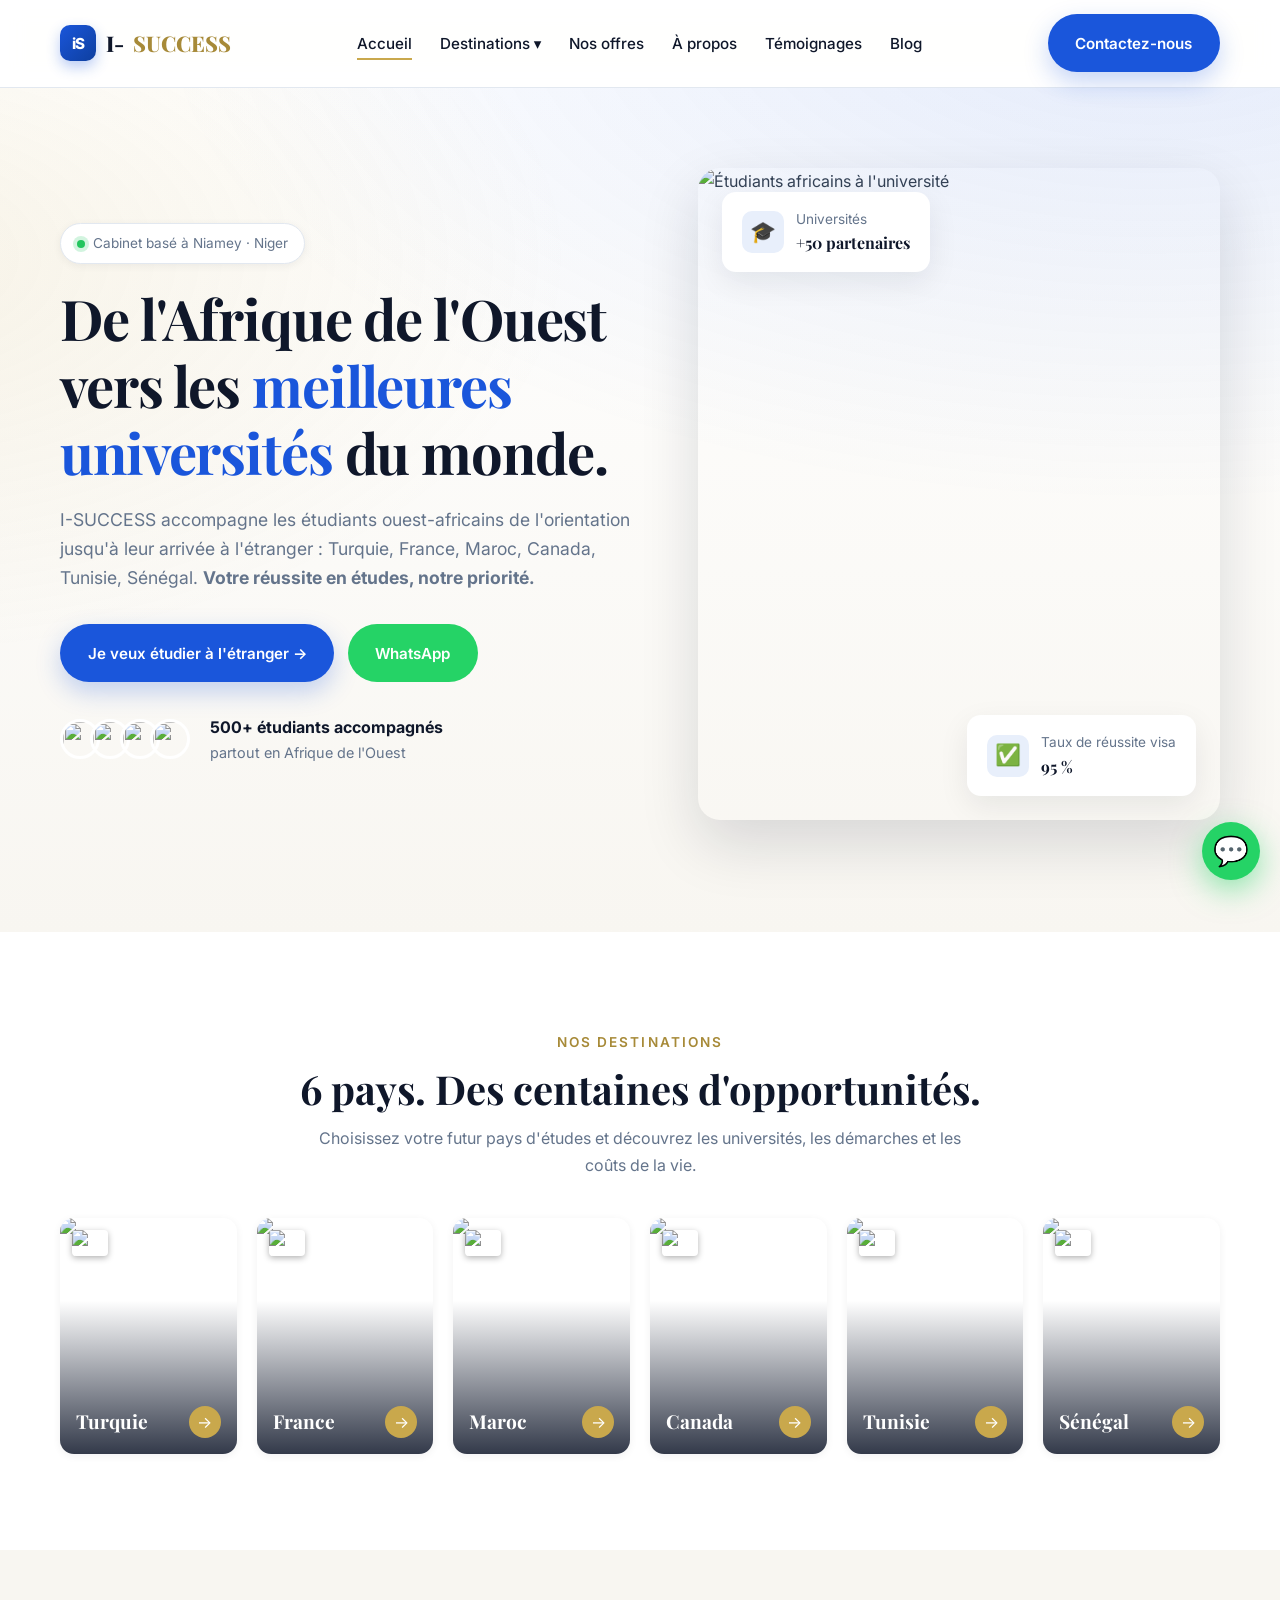
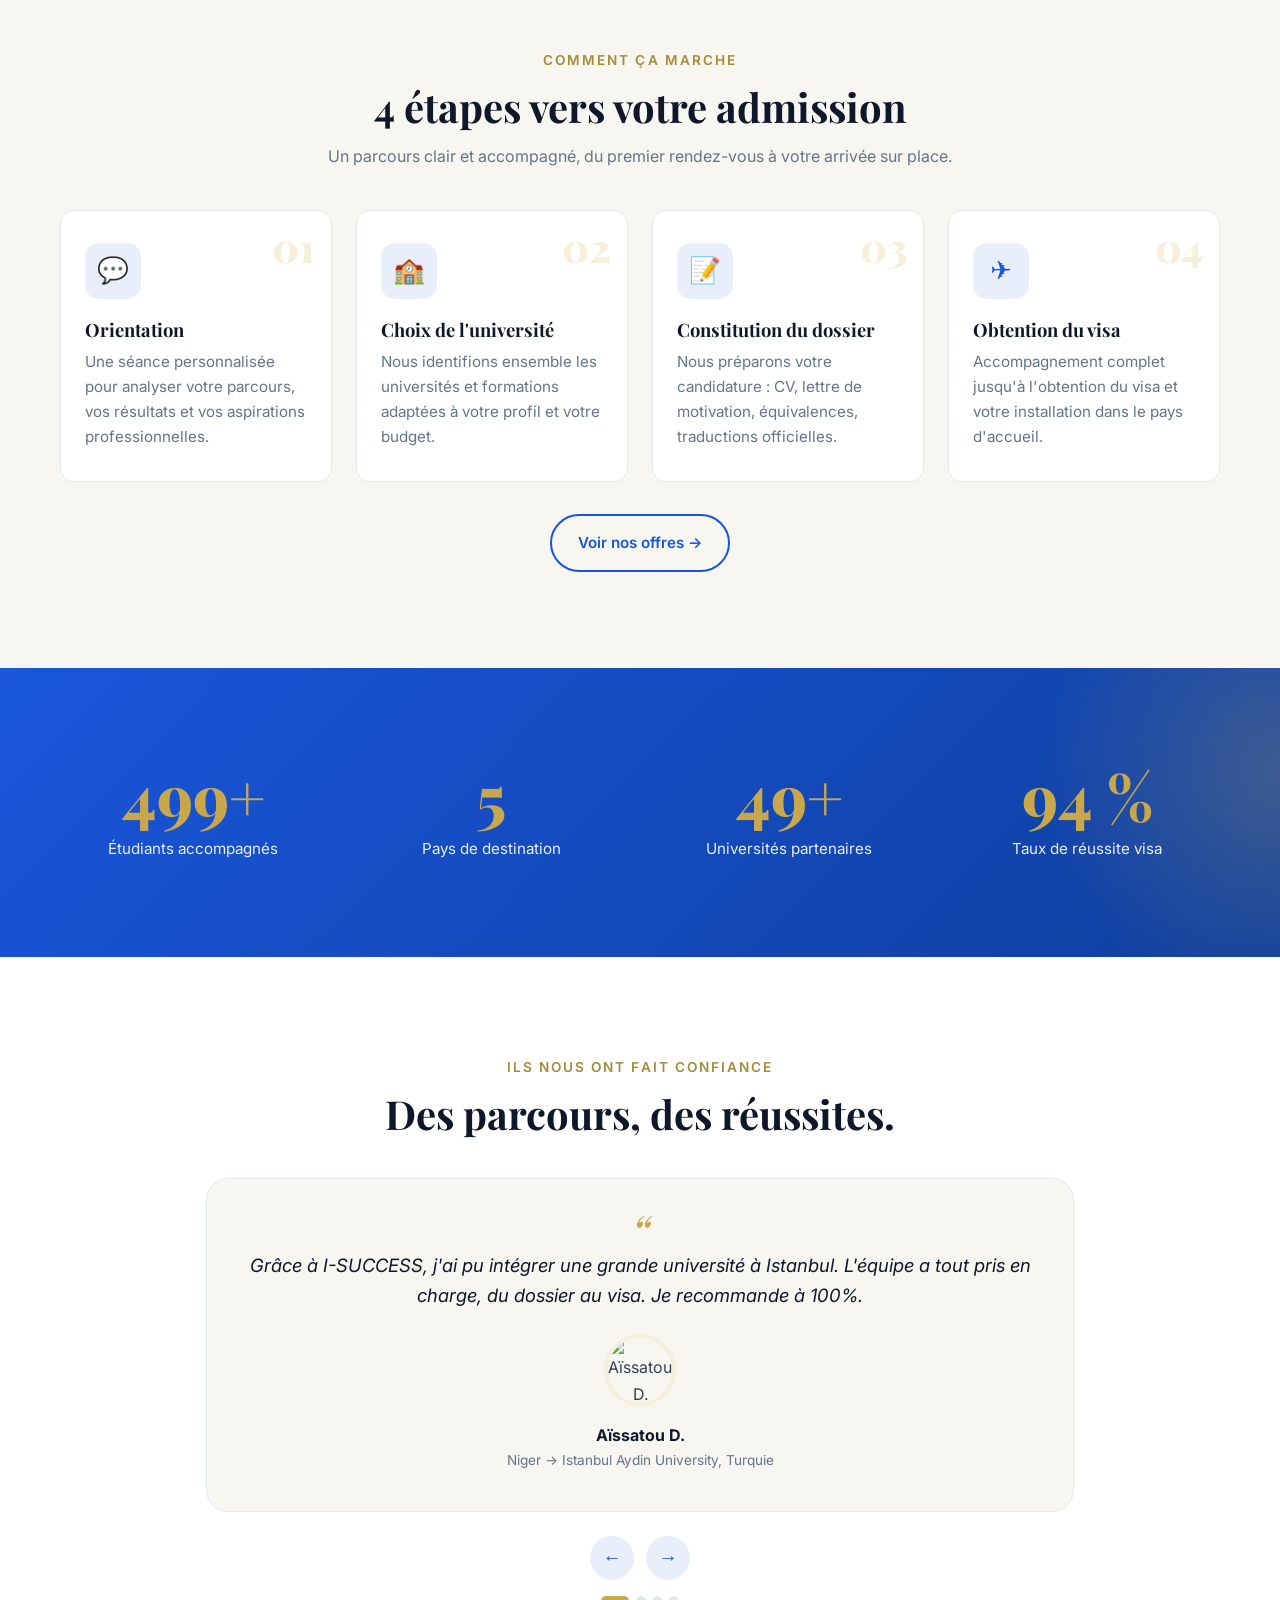
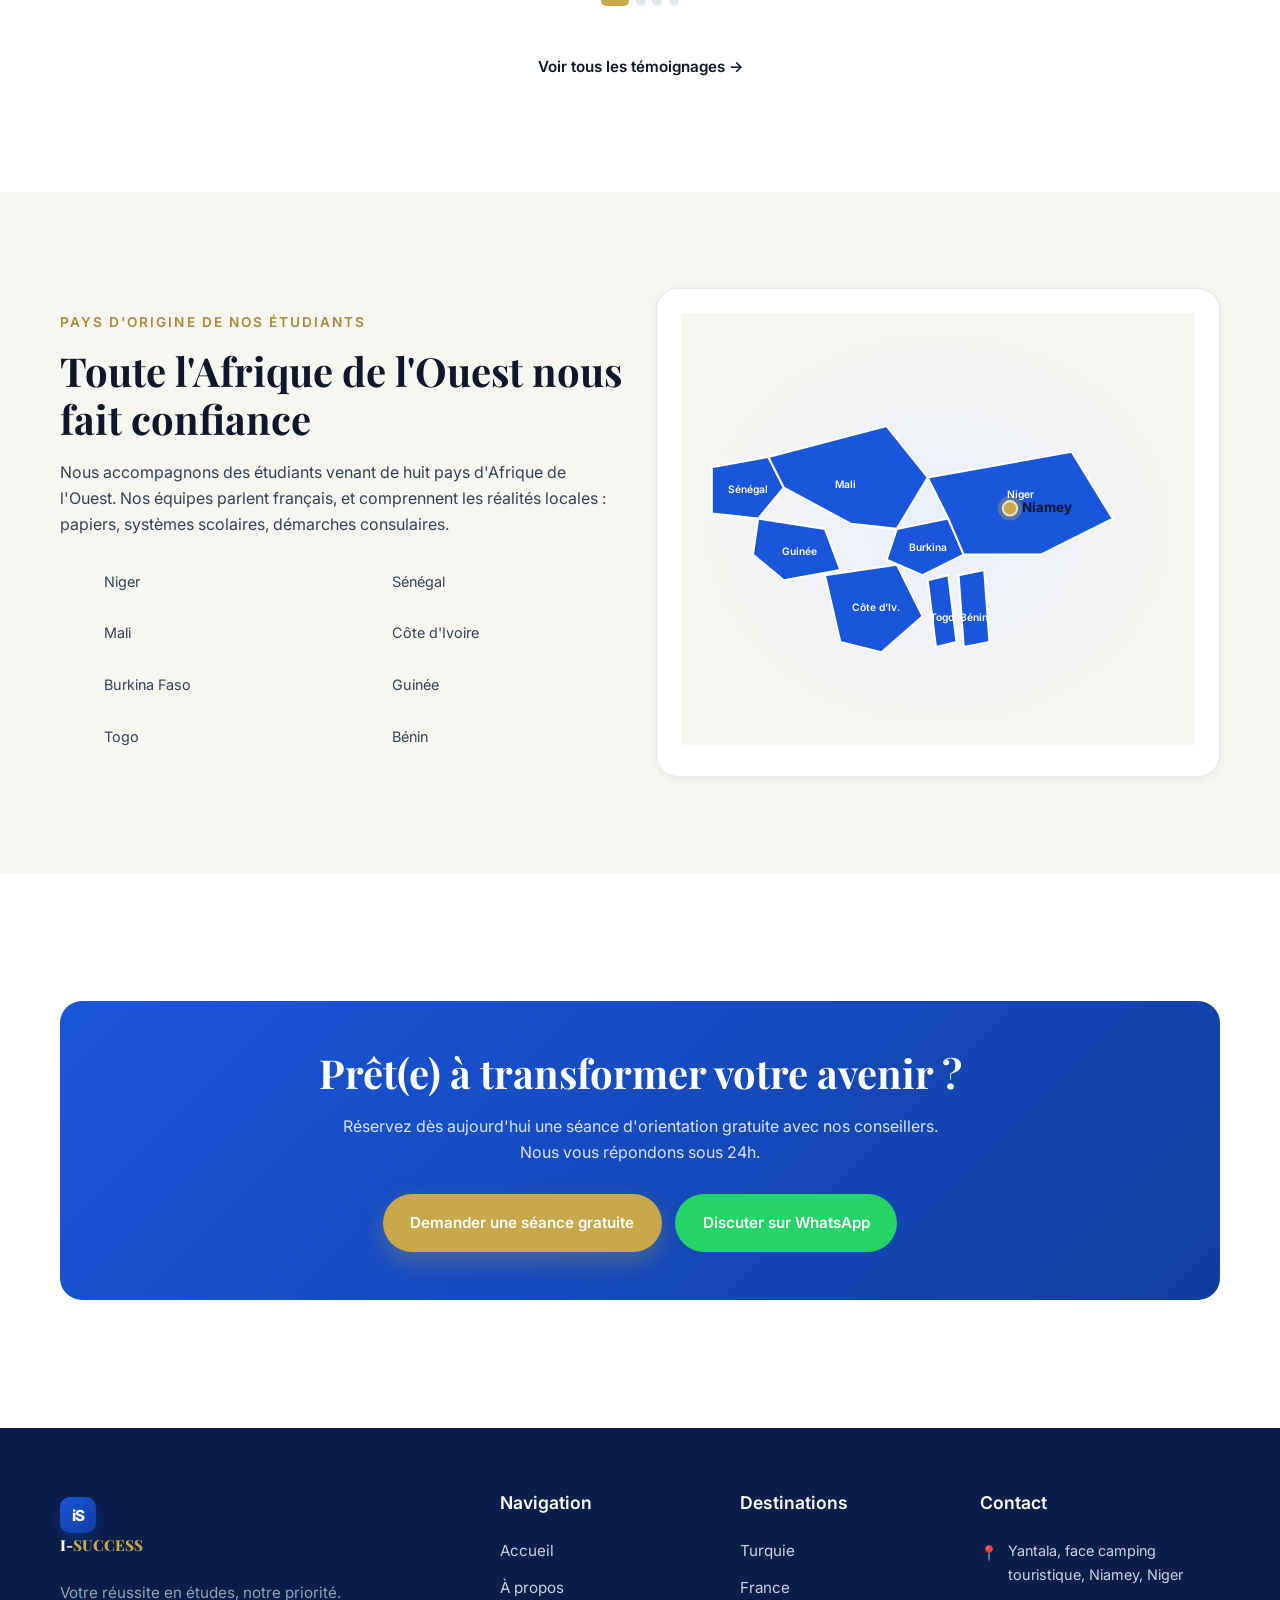
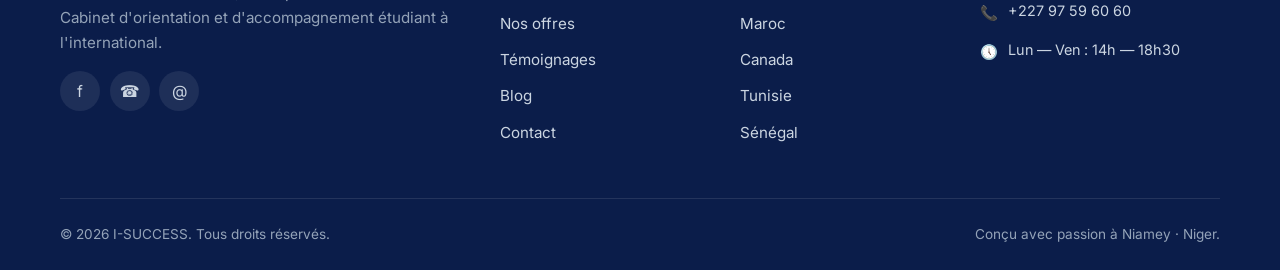
==== index.html @ 70b50ea3 "Site vitrine I-SUCCESS (statique) Co-Authored-By: Claude Opus 4.7 <noreply@anthropic.com>" ====
<!DOCTYPE html>
<html lang="fr">
<head>
<meta charset="UTF-8">
<meta name="viewport" content="width=device-width, initial-scale=1.0">
<title>I-SUCCESS — Étudiez à l'étranger | Cabinet d'orientation à Niamey</title>
<meta name="description" content="I-SUCCESS accompagne les étudiants d'Afrique de l'Ouest vers les meilleures universités en Turquie, France, Maroc, Canada, Tunisie et Sénégal. Orientation, admissions, visa, suivi.">
<meta name="keywords" content="étudier à l'étranger, orientation étudiant Niger, visa étudiant, université Turquie France Maroc Canada, I-Success Niamey">
<meta property="og:title" content="I-SUCCESS — Votre réussite en études, notre priorité">
<meta property="og:description" content="De l'Afrique de l'Ouest vers les meilleures universités du monde.">
<meta property="og:type" content="website">
<link rel="icon" type="image/svg+xml" href="data:image/svg+xml;utf8,<svg xmlns='http://www.w3.org/2000/svg' viewBox='0 0 100 100'><rect width='100' height='100' rx='22' fill='%231A56DB'/><text x='50' y='66' text-anchor='middle' font-family='Georgia' font-weight='800' font-size='52' fill='%23fff'>iS</text></svg>">
<link href="https://fonts.googleapis.com/css2?family=Inter:wght@400;500;600;700;800&family=Playfair+Display:wght@600;700;800&display=swap" rel="stylesheet">
<link rel="stylesheet" href="css/styles.css">
</head>
<body>

<!-- =============== NAVBAR =============== -->
<header class="navbar">
  <div class="nav-inner">
    <a href="index.html" class="logo">
      <span class="logo-mark"></span>
      I-<span class="gold">SUCCESS</span>
    </a>
    <nav>
      <ul class="nav-links">
        <li><a href="index.html" class="active">Accueil</a></li>
        <li class="has-dropdown">
          <a href="#destinations">Destinations &#9662;</a>
          <ul class="dropdown">
            <li><a href="destinations/turquie.html">Turquie</a></li>
            <li><a href="destinations/france.html">France</a></li>
            <li><a href="destinations/maroc.html">Maroc</a></li>
            <li><a href="destinations/canada.html">Canada</a></li>
            <li><a href="destinations/tunisie.html">Tunisie</a></li>
            <li><a href="destinations/senegal.html">Sénégal</a></li>
          </ul>
        </li>
        <li><a href="offres.html">Nos offres</a></li>
        <li><a href="about.html">À propos</a></li>
        <li><a href="temoignages.html">Témoignages</a></li>
        <li><a href="blog.html">Blog</a></li>
      </ul>
    </nav>
    <a href="contact.html" class="btn btn-primary nav-cta">Contactez-nous</a>
    <button class="burger" aria-label="Menu">
      <span></span><span></span><span></span>
    </button>
  </div>
  <div class="mobile-menu">
    <ul>
      <li><a href="index.html">Accueil</a></li>
      <li>
        <a href="#" class="mobile-has-sub">Destinations</a>
        <ul class="mobile-submenu">
          <li><a href="destinations/turquie.html">Turquie</a></li>
          <li><a href="destinations/france.html">France</a></li>
          <li><a href="destinations/maroc.html">Maroc</a></li>
          <li><a href="destinations/canada.html">Canada</a></li>
          <li><a href="destinations/tunisie.html">Tunisie</a></li>
          <li><a href="destinations/senegal.html">Sénégal</a></li>
        </ul>
      </li>
      <li><a href="offres.html">Nos offres</a></li>
      <li><a href="about.html">À propos</a></li>
      <li><a href="temoignages.html">Témoignages</a></li>
      <li><a href="blog.html">Blog</a></li>
      <li><a href="contact.html">Contact</a></li>
    </ul>
    <a href="contact.html" class="btn btn-primary">Contactez-nous</a>
  </div>
</header>

<!-- =============== HERO =============== -->
<section class="hero">
  <div class="container">
    <div class="hero-grid">
      <div>
        <span class="hero-eyebrow">
          <span class="dot"></span> Cabinet basé à Niamey · Niger
        </span>
        <h1>De l'Afrique de l'Ouest vers les <span class="accent">meilleures universités</span> du monde.</h1>
        <p class="hero-sub">
          I-SUCCESS accompagne les étudiants ouest-africains de l'orientation
          jusqu'à leur arrivée à l'étranger : Turquie, France, Maroc, Canada,
          Tunisie, Sénégal. <strong>Votre réussite en études, notre priorité.</strong>
        </p>
        <div class="hero-ctas">
          <a href="contact.html" class="btn btn-primary">Je veux étudier à l'étranger &rarr;</a>
          <a href="https://wa.me/22797596060?text=Bonjour%20I-SUCCESS%2C%20je%20souhaite%20des%20informations." target="_blank" class="btn btn-whatsapp">
            WhatsApp
          </a>
        </div>
        <div class="hero-trust">
          <div class="avatars">
            <img src="https://images.unsplash.com/photo-1531123897727-8f129e1688ce?w=120&q=80" alt="" loading="lazy">
            <img src="https://images.unsplash.com/photo-1494790108377-be9c29b29330?w=120&q=80" alt="" loading="lazy">
            <img src="https://images.unsplash.com/photo-1500648767791-00dcc994a43e?w=120&q=80" alt="" loading="lazy">
            <img src="https://images.unsplash.com/photo-1438761681033-6461ffad8d80?w=120&q=80" alt="" loading="lazy">
          </div>
          <div class="trust-text">
            <strong>500+ étudiants accompagnés</strong>
            partout en Afrique de l'Ouest
          </div>
        </div>
      </div>

      <div class="hero-visual reveal">
        <img src="https://images.unsplash.com/photo-1523240795612-9a054b0db644?w=900&q=80" alt="Étudiants africains à l'université" loading="eager">
        <div class="hero-badge b1">
          <div class="ico">&#127891;</div>
          <div>
            <div class="t">Universités</div>
            <div class="v">+50 partenaires</div>
          </div>
        </div>
        <div class="hero-badge b2">
          <div class="ico">&#9989;</div>
          <div>
            <div class="t">Taux de réussite visa</div>
            <div class="v">95 %</div>
          </div>
        </div>
      </div>
    </div>
  </div>
</section>

<!-- =============== DESTINATIONS =============== -->
<section id="destinations" class="destinations">
  <div class="container">
    <div class="section-title reveal">
      <span class="eyebrow">Nos destinations</span>
      <h2>6 pays. Des centaines d'opportunités.</h2>
      <p>Choisissez votre futur pays d'études et découvrez les universités, les démarches et les coûts de la vie.</p>
    </div>
    <div class="dest-grid reveal">
      <a href="destinations/turquie.html" class="dest-card">
        <img src="https://images.unsplash.com/photo-1524231757912-21f4fe3a7200?w=600&q=80" alt="Turquie" loading="lazy">
        <img class="flag" src="https://flagcdn.com/w80/tr.png" alt="Drapeau Turquie">
        <div class="dest-name">Turquie</div>
        <div class="dest-arrow">&rarr;</div>
      </a>
      <a href="destinations/france.html" class="dest-card">
        <img src="https://images.unsplash.com/photo-1502602898657-3e91760cbb34?w=600&q=80" alt="France" loading="lazy">
        <img class="flag" src="https://flagcdn.com/w80/fr.png" alt="Drapeau France">
        <div class="dest-name">France</div>
        <div class="dest-arrow">&rarr;</div>
      </a>
      <a href="destinations/maroc.html" class="dest-card">
        <img src="https://images.unsplash.com/photo-1539020140153-e479b8c64e1c?w=600&q=80" alt="Maroc" loading="lazy">
        <img class="flag" src="https://flagcdn.com/w80/ma.png" alt="Drapeau Maroc">
        <div class="dest-name">Maroc</div>
        <div class="dest-arrow">&rarr;</div>
      </a>
      <a href="destinations/canada.html" class="dest-card">
        <img src="https://images.unsplash.com/photo-1503614472-8c93d56e92ce?w=600&q=80" alt="Canada" loading="lazy">
        <img class="flag" src="https://flagcdn.com/w80/ca.png" alt="Drapeau Canada">
        <div class="dest-name">Canada</div>
        <div class="dest-arrow">&rarr;</div>
      </a>
      <a href="destinations/tunisie.html" class="dest-card">
        <img src="https://images.unsplash.com/photo-1605826832916-d0ea9a17ee0c?w=600&q=80" alt="Tunisie" loading="lazy">
        <img class="flag" src="https://flagcdn.com/w80/tn.png" alt="Drapeau Tunisie">
        <div class="dest-name">Tunisie</div>
        <div class="dest-arrow">&rarr;</div>
      </a>
      <a href="destinations/senegal.html" class="dest-card">
        <img src="https://images.unsplash.com/photo-1571406384350-ad8a08ae3aaa?w=600&q=80" alt="Sénégal" loading="lazy">
        <img class="flag" src="https://flagcdn.com/w80/sn.png" alt="Drapeau Sénégal">
        <div class="dest-name">Sénégal</div>
        <div class="dest-arrow">&rarr;</div>
      </a>
    </div>
  </div>
</section>

<!-- =============== STEPS =============== -->
<section class="steps">
  <div class="container">
    <div class="section-title reveal">
      <span class="eyebrow">Comment ça marche</span>
      <h2>4 étapes vers votre admission</h2>
      <p>Un parcours clair et accompagné, du premier rendez-vous à votre arrivée sur place.</p>
    </div>
    <div class="steps-grid">
      <div class="step-card reveal">
        <div class="step-num">01</div>
        <div class="step-icon">&#128172;</div>
        <h3>Orientation</h3>
        <p>Une séance personnalisée pour analyser votre parcours, vos résultats et vos aspirations professionnelles.</p>
      </div>
      <div class="step-card reveal">
        <div class="step-num">02</div>
        <div class="step-icon">&#127979;</div>
        <h3>Choix de l'université</h3>
        <p>Nous identifions ensemble les universités et formations adaptées à votre profil et votre budget.</p>
      </div>
      <div class="step-card reveal">
        <div class="step-num">03</div>
        <div class="step-icon">&#128221;</div>
        <h3>Constitution du dossier</h3>
        <p>Nous préparons votre candidature : CV, lettre de motivation, équivalences, traductions officielles.</p>
      </div>
      <div class="step-card reveal">
        <div class="step-num">04</div>
        <div class="step-icon">&#9992;&#65039;</div>
        <h3>Obtention du visa</h3>
        <p>Accompagnement complet jusqu'à l'obtention du visa et votre installation dans le pays d'accueil.</p>
      </div>
    </div>
    <div class="text-center mt-2 reveal">
      <a href="offres.html" class="btn btn-outline">Voir nos offres &rarr;</a>
    </div>
  </div>
</section>

<!-- =============== STATS =============== -->
<section class="stats">
  <div class="container">
    <div class="stats-grid">
      <div class="stat reveal">
        <div class="num" data-count="500" data-suffix="+">0</div>
        <div class="label">Étudiants accompagnés</div>
      </div>
      <div class="stat reveal">
        <div class="num" data-count="6">0</div>
        <div class="label">Pays de destination</div>
      </div>
      <div class="stat reveal">
        <div class="num" data-count="50" data-suffix="+">0</div>
        <div class="label">Universités partenaires</div>
      </div>
      <div class="stat reveal">
        <div class="num" data-count="95" data-suffix=" %">0</div>
        <div class="label">Taux de réussite visa</div>
      </div>
    </div>
  </div>
</section>

<!-- =============== TESTIMONIALS =============== -->
<section class="testimonials">
  <div class="container">
    <div class="section-title reveal">
      <span class="eyebrow">Ils nous ont fait confiance</span>
      <h2>Des parcours, des réussites.</h2>
    </div>
    <div class="testi-slider reveal">
      <div class="testi-track">
        <div class="testi-slide">
          <div class="testi-card">
            <p class="testi-quote">Grâce à I-SUCCESS, j'ai pu intégrer une grande université à Istanbul. L'équipe a tout pris en charge, du dossier au visa. Je recommande à 100%.</p>
            <img class="testi-avatar" src="https://images.unsplash.com/photo-1531123897727-8f129e1688ce?w=200&q=80" alt="Aïssatou D.">
            <div class="testi-name">Aïssatou D.</div>
            <div class="testi-meta">Niger &rarr; Istanbul Aydin University, Turquie</div>
          </div>
        </div>
        <div class="testi-slide">
          <div class="testi-card">
            <p class="testi-quote">Un accompagnement humain et professionnel. Mes parents étaient rassurés à chaque étape, et je suis aujourd'hui à Rabat dans la formation de mes rêves.</p>
            <img class="testi-avatar" src="https://images.unsplash.com/photo-1500648767791-00dcc994a43e?w=200&q=80" alt="Moussa K.">
            <div class="testi-name">Moussa K.</div>
            <div class="testi-meta">Mali &rarr; Université Mohammed V, Maroc</div>
          </div>
        </div>
        <div class="testi-slide">
          <div class="testi-card">
            <p class="testi-quote">Je n'aurais jamais pensé pouvoir étudier au Canada. I-SUCCESS m'a guidée du choix du programme jusqu'à mon installation à Montréal.</p>
            <img class="testi-avatar" src="https://images.unsplash.com/photo-1494790108377-be9c29b29330?w=200&q=80" alt="Fatou N.">
            <div class="testi-name">Fatou N.</div>
            <div class="testi-meta">Sénégal &rarr; UQAM, Canada</div>
          </div>
        </div>
        <div class="testi-slide">
          <div class="testi-card">
            <p class="testi-quote">Sérieux, disponibles et compétents. Mon dossier visa France a été accepté du premier coup. Merci à toute l'équipe I-SUCCESS !</p>
            <img class="testi-avatar" src="https://images.unsplash.com/photo-1438761681033-6461ffad8d80?w=200&q=80" alt="Ibrahim T.">
            <div class="testi-name">Ibrahim T.</div>
            <div class="testi-meta">Burkina Faso &rarr; Université de Lyon, France</div>
          </div>
        </div>
      </div>
      <div class="testi-controls">
        <button class="testi-btn testi-prev" aria-label="Précédent">&larr;</button>
        <button class="testi-btn testi-next" aria-label="Suivant">&rarr;</button>
      </div>
      <div class="testi-dots"></div>
    </div>
    <div class="text-center mt-2 reveal">
      <a href="temoignages.html" class="btn btn-ghost">Voir tous les témoignages &rarr;</a>
    </div>
  </div>
</section>

<!-- =============== ORIGIN MAP =============== -->
<section class="origin">
  <div class="container">
    <div class="origin-grid">
      <div class="reveal">
        <span class="eyebrow gold" style="letter-spacing:.15em;text-transform:uppercase;font-weight:600;font-size:.85rem;">Pays d'origine de nos étudiants</span>
        <h2 style="margin:.75rem 0 1rem;">Toute l'Afrique de l'Ouest nous fait confiance</h2>
        <p>Nous accompagnons des étudiants venant de huit pays d'Afrique de l'Ouest.
          Nos équipes parlent français, et comprennent les réalités locales : papiers,
          systèmes scolaires, démarches consulaires.</p>
        <ul class="origin-list">
          <li><img src="https://flagcdn.com/w40/ne.png" alt=""> Niger</li>
          <li><img src="https://flagcdn.com/w40/sn.png" alt=""> Sénégal</li>
          <li><img src="https://flagcdn.com/w40/ml.png" alt=""> Mali</li>
          <li><img src="https://flagcdn.com/w40/ci.png" alt=""> Côte d'Ivoire</li>
          <li><img src="https://flagcdn.com/w40/bf.png" alt=""> Burkina Faso</li>
          <li><img src="https://flagcdn.com/w40/gn.png" alt=""> Guinée</li>
          <li><img src="https://flagcdn.com/w40/tg.png" alt=""> Togo</li>
          <li><img src="https://flagcdn.com/w40/bj.png" alt=""> Bénin</li>
        </ul>
      </div>
      <div class="origin-map reveal">
        <svg viewBox="0 0 500 420" xmlns="http://www.w3.org/2000/svg">
          <defs>
            <radialGradient id="oceanG" cx="50%" cy="50%">
              <stop offset="0%" stop-color="#E8EFFB"/>
              <stop offset="100%" stop-color="#F8F6F1"/>
            </radialGradient>
          </defs>
          <rect width="500" height="420" fill="url(#oceanG)"/>
          <!-- Approximate West Africa shapes -->
          <g fill="#1A56DB" stroke="#fff" stroke-width="2">
            <!-- Senegal -->
            <path d="M30,150 L85,140 L100,170 L75,200 L30,195 Z" data-name="Sénégal"/>
            <!-- Mali -->
            <path d="M85,140 L200,110 L240,160 L210,210 L165,205 L100,170 Z" data-name="Mali"/>
            <!-- Burkina -->
            <path d="M210,210 L260,200 L275,235 L235,255 L200,240 Z" data-name="Burkina Faso"/>
            <!-- Niger -->
            <path d="M240,160 L380,135 L420,200 L350,235 L275,235 L260,200 Z" data-name="Niger"/>
            <!-- Guinée -->
            <path d="M75,200 L140,210 L155,250 L100,260 L70,235 Z" data-name="Guinée"/>
            <!-- Côte d'Ivoire -->
            <path d="M140,255 L210,245 L235,295 L195,330 L155,320 Z" data-name="Côte d'Ivoire"/>
            <!-- Togo -->
            <path d="M240,260 L260,255 L268,320 L248,325 Z" data-name="Togo"/>
            <!-- Bénin -->
            <path d="M270,255 L295,250 L300,320 L275,325 Z" data-name="Bénin"/>
          </g>
          <!-- City marker on Niamey -->
          <circle cx="320" cy="190" r="7" fill="#C9A84C" stroke="#fff" stroke-width="2"/>
          <circle cx="320" cy="190" r="14" fill="#C9A84C" opacity=".25">
            <animate attributeName="r" from="7" to="22" dur="2s" repeatCount="indefinite"/>
            <animate attributeName="opacity" from=".5" to="0" dur="2s" repeatCount="indefinite"/>
          </circle>
          <text x="332" y="194" font-family="Inter, sans-serif" font-size="13" fill="#0F172A" font-weight="700">Niamey</text>
          <!-- Country labels -->
          <g font-family="Inter, sans-serif" font-size="10" fill="#fff" font-weight="600" text-anchor="middle">
            <text x="65" y="175">Sénégal</text>
            <text x="160" y="170">Mali</text>
            <text x="240" y="232">Burkina</text>
            <text x="330" y="180">Niger</text>
            <text x="115" y="235">Guinée</text>
            <text x="190" y="290">Côte d'Iv.</text>
            <text x="254" y="300">Togo</text>
            <text x="285" y="300">Bénin</text>
          </g>
        </svg>
      </div>
    </div>
  </div>
</section>

<!-- =============== FINAL CTA =============== -->
<section style="background:#fff;">
  <div class="container">
    <div class="cta-band reveal">
      <h2>Prêt(e) à transformer votre avenir ?</h2>
      <p>Réservez dès aujourd'hui une séance d'orientation gratuite avec nos conseillers. Nous vous répondons sous 24h.</p>
      <div class="hero-ctas" style="justify-content:center;">
        <a href="contact.html" class="btn btn-gold">Demander une séance gratuite</a>
        <a href="https://wa.me/22797596060" target="_blank" class="btn btn-whatsapp">Discuter sur WhatsApp</a>
      </div>
    </div>
  </div>
</section>

<!-- =============== FOOTER =============== -->
<footer class="footer">
  <div class="container">
    <div class="footer-grid">
      <div class="footer-about">
        <a href="index.html" class="logo">
          <span class="logo-mark"></span>
          I-<span class="gold">SUCCESS</span>
        </a>
        <p>Votre réussite en études, notre priorité.<br>
          Cabinet d'orientation et d'accompagnement étudiant à l'international.</p>
        <div class="socials">
          <a href="https://facebook.com/I-Success" target="_blank" aria-label="Facebook">f</a>
          <a href="https://wa.me/22797596060" target="_blank" aria-label="WhatsApp">&#9742;</a>
          <a href="mailto:contact@i-success.ne" aria-label="Email">@</a>
        </div>
      </div>
      <div>
        <h4>Navigation</h4>
        <a href="index.html">Accueil</a>
        <a href="about.html">À propos</a>
        <a href="offres.html">Nos offres</a>
        <a href="temoignages.html">Témoignages</a>
        <a href="blog.html">Blog</a>
        <a href="contact.html">Contact</a>
      </div>
      <div>
        <h4>Destinations</h4>
        <a href="destinations/turquie.html">Turquie</a>
        <a href="destinations/france.html">France</a>
        <a href="destinations/maroc.html">Maroc</a>
        <a href="destinations/canada.html">Canada</a>
        <a href="destinations/tunisie.html">Tunisie</a>
        <a href="destinations/senegal.html">Sénégal</a>
      </div>
      <div>
        <h4>Contact</h4>
        <div class="contact-line"><span class="ci">&#128205;</span> Yantala, face camping touristique, Niamey, Niger</div>
        <div class="contact-line"><span class="ci">&#128222;</span> +227 97 59 60 60</div>
        <div class="contact-line"><span class="ci">&#128340;</span> Lun &mdash; Ven : 14h &mdash; 18h30</div>
      </div>
    </div>
    <div class="footer-bottom">
      <div>&copy; 2026 I-SUCCESS. Tous droits réservés.</div>
      <div>Conçu avec passion à Niamey &middot; Niger.</div>
    </div>
  </div>
</footer>

<a href="https://wa.me/22797596060?text=Bonjour%20I-SUCCESS%2C%20je%20souhaite%20des%20informations." class="wa-fab" target="_blank" aria-label="WhatsApp">&#128172;</a>

<script src="js/main.js"></script>
</body>
</html>
---- css/styles.css ----
/* =========================================================
   I-SUCCESS — Global Stylesheet
   Couleurs : Bleu #1A56DB (principal), Or #C9A84C (secondaire)
   Mobile-first, responsive, premium
   ========================================================= */

:root {
  --blue: #1A56DB;
  --blue-dark: #0E3F9F;
  --blue-light: #E8EFFB;
  --gold: #C9A84C;
  --gold-dark: #A78A38;
  --gold-light: #F6EFD9;
  --bg: #F8F6F1;
  --white: #ffffff;
  --ink: #0F172A;
  --text: #334155;
  --muted: #64748B;
  --border: #E2E8F0;
  --radius: 14px;
  --radius-lg: 22px;
  --shadow-sm: 0 2px 8px rgba(15, 23, 42, 0.06);
  --shadow: 0 10px 30px rgba(15, 23, 42, 0.08);
  --shadow-lg: 0 24px 60px rgba(15, 23, 42, 0.14);
  --container: 1200px;
  --ease: cubic-bezier(.2,.8,.2,1);
}

* { box-sizing: border-box; margin: 0; padding: 0; }
html { scroll-behavior: smooth; -webkit-text-size-adjust: 100%; }
body {
  font-family: 'Inter', system-ui, -apple-system, 'Segoe UI', Roboto, sans-serif;
  font-size: 16px;
  line-height: 1.65;
  color: var(--text);
  background: var(--bg);
  overflow-x: hidden;
  -webkit-font-smoothing: antialiased;
}

h1, h2, h3, h4, h5 {
  font-family: 'Playfair Display', Georgia, serif;
  color: var(--ink);
  line-height: 1.2;
  font-weight: 700;
}
h1 { font-size: clamp(2rem, 5vw, 3.5rem); }
h2 { font-size: clamp(1.65rem, 3.5vw, 2.5rem); }
h3 { font-size: clamp(1.2rem, 2vw, 1.5rem); }

p { margin-bottom: 1rem; }
a { color: var(--blue); text-decoration: none; transition: color .2s; }
a:hover { color: var(--blue-dark); }
img { max-width: 100%; display: block; height: auto; }

.container {
  width: 100%;
  max-width: var(--container);
  margin: 0 auto;
  padding: 0 1.25rem;
}

section { padding: 4rem 0; }
@media (min-width: 768px) { section { padding: 6rem 0; } }

.section-title {
  text-align: center;
  margin-bottom: 2.5rem;
}
.section-title .eyebrow {
  display: inline-block;
  color: var(--gold-dark);
  font-family: 'Inter', sans-serif;
  font-size: .85rem;
  font-weight: 600;
  letter-spacing: .15em;
  text-transform: uppercase;
  margin-bottom: .75rem;
}
.section-title h2 { margin-bottom: .75rem; }
.section-title p { color: var(--muted); max-width: 650px; margin: 0 auto; }

/* Buttons */
.btn {
  display: inline-flex;
  align-items: center;
  justify-content: center;
  gap: .5rem;
  padding: .9rem 1.6rem;
  border-radius: 999px;
  font-weight: 600;
  font-size: .95rem;
  border: 2px solid transparent;
  cursor: pointer;
  transition: all .25s var(--ease);
  text-decoration: none;
  white-space: nowrap;
}
.btn-primary { background: var(--blue); color: #fff; box-shadow: 0 10px 25px rgba(26, 86, 219, .25); }
.btn-primary:hover { background: var(--blue-dark); color: #fff; transform: translateY(-2px); box-shadow: 0 15px 35px rgba(26, 86, 219, .35); }
.btn-gold { background: var(--gold); color: #fff; box-shadow: 0 10px 25px rgba(201, 168, 76, .3); }
.btn-gold:hover { background: var(--gold-dark); color: #fff; transform: translateY(-2px); }
.btn-outline { background: transparent; color: var(--blue); border-color: var(--blue); }
.btn-outline:hover { background: var(--blue); color: #fff; }
.btn-ghost { background: transparent; color: var(--ink); }
.btn-ghost:hover { background: var(--blue-light); }
.btn-whatsapp { background: #25D366; color: #fff; }
.btn-whatsapp:hover { background: #1DA851; color: #fff; transform: translateY(-2px); }

/* =============== NAVBAR =============== */
.navbar {
  position: sticky;
  top: 0;
  z-index: 100;
  background: rgba(255, 255, 255, .95);
  backdrop-filter: saturate(180%) blur(12px);
  -webkit-backdrop-filter: saturate(180%) blur(12px);
  border-bottom: 1px solid var(--border);
}
.nav-inner {
  display: flex;
  align-items: center;
  justify-content: space-between;
  padding: .9rem 1.25rem;
  max-width: var(--container);
  margin: 0 auto;
}
.logo {
  display: flex;
  align-items: center;
  gap: .6rem;
  font-family: 'Playfair Display', serif;
  font-weight: 800;
  font-size: 1.35rem;
  color: var(--ink);
  text-decoration: none;
}
.logo-mark {
  width: 36px; height: 36px;
  background: linear-gradient(135deg, var(--blue), var(--blue-dark));
  border-radius: 10px;
  display: grid; place-items: center;
  color: #fff; font-weight: 800; font-family: 'Inter', sans-serif;
  box-shadow: 0 6px 14px rgba(26, 86, 219, .3);
}
.logo-mark::after { content: "iS"; font-size: .95rem; letter-spacing: -.05em; }
.logo span.gold { color: var(--gold-dark); }

.nav-links {
  display: none;
  align-items: center;
  gap: 1.75rem;
  list-style: none;
}
.nav-links a {
  color: var(--ink);
  font-weight: 500;
  font-size: .95rem;
  position: relative;
  padding: .4rem 0;
}
.nav-links a::after {
  content: "";
  position: absolute;
  left: 0; bottom: 0;
  width: 0; height: 2px;
  background: var(--gold);
  transition: width .25s var(--ease);
}
.nav-links a:hover::after,
.nav-links a.active::after { width: 100%; }

.nav-cta { display: none; }

/* Hamburger */
.burger {
  display: flex;
  flex-direction: column;
  gap: 5px;
  padding: .5rem;
  background: none;
  border: none;
  cursor: pointer;
}
.burger span {
  width: 26px;
  height: 2.5px;
  background: var(--ink);
  border-radius: 2px;
  transition: all .3s var(--ease);
}
.burger.active span:nth-child(1) { transform: translateY(7.5px) rotate(45deg); }
.burger.active span:nth-child(2) { opacity: 0; }
.burger.active span:nth-child(3) { transform: translateY(-7.5px) rotate(-45deg); }

.mobile-menu {
  position: fixed;
  top: 66px;
  left: 0; right: 0;
  background: #fff;
  padding: 1.5rem;
  transform: translateY(-120%);
  transition: transform .35s var(--ease);
  box-shadow: var(--shadow);
  z-index: 99;
  max-height: calc(100vh - 66px);
  overflow-y: auto;
}
.mobile-menu.open { transform: translateY(0); }
.mobile-menu ul { list-style: none; }
.mobile-menu li { border-bottom: 1px solid var(--border); }
.mobile-menu a {
  display: block;
  padding: 1rem 0;
  color: var(--ink);
  font-weight: 500;
}
.mobile-menu .btn { width: 100%; margin-top: 1.25rem; }
.mobile-submenu { padding-left: 1rem; display: none; }
.mobile-submenu.open { display: block; }
.mobile-has-sub { display: flex; justify-content: space-between; align-items: center; }
.mobile-has-sub::after { content: "+"; font-size: 1.4rem; color: var(--muted); }
.mobile-has-sub.open::after { content: "−"; }

/* Desktop dropdown */
.has-dropdown { position: relative; }
.dropdown {
  position: absolute;
  top: calc(100% + 10px);
  left: 50%; transform: translateX(-50%) translateY(-10px);
  background: #fff;
  min-width: 240px;
  padding: .75rem;
  border-radius: var(--radius);
  box-shadow: var(--shadow-lg);
  opacity: 0; pointer-events: none;
  transition: all .25s var(--ease);
  list-style: none;
}
.dropdown li a {
  padding: .65rem 1rem;
  border-radius: 8px;
  display: flex; align-items: center; gap: .6rem;
}
.dropdown li a:hover { background: var(--blue-light); }
.dropdown li a::after { display: none; }
.has-dropdown:hover .dropdown,
.has-dropdown:focus-within .dropdown {
  opacity: 1; pointer-events: auto;
  transform: translateX(-50%) translateY(0);
}

@media (min-width: 1024px) {
  .nav-links { display: flex; }
  .nav-cta { display: inline-flex; }
  .burger { display: none; }
  .mobile-menu { display: none; }
}

/* =============== HERO =============== */
.hero {
  position: relative;
  padding: 3rem 0 4rem;
  overflow: hidden;
  background:
    radial-gradient(1000px 500px at 90% -10%, rgba(26, 86, 219, .12), transparent),
    radial-gradient(700px 400px at -10% 20%, rgba(201, 168, 76, .12), transparent),
    linear-gradient(180deg, #fff 0%, var(--bg) 100%);
}
.hero-grid {
  display: grid;
  gap: 2.5rem;
  align-items: center;
}
.hero-eyebrow {
  display: inline-flex;
  align-items: center;
  gap: .5rem;
  background: var(--white);
  border: 1px solid var(--border);
  padding: .5rem 1rem;
  border-radius: 999px;
  font-size: .85rem;
  color: var(--muted);
  margin-bottom: 1.25rem;
  box-shadow: var(--shadow-sm);
}
.hero-eyebrow .dot { width: 8px; height: 8px; background: #22c55e; border-radius: 50%; box-shadow: 0 0 0 4px rgba(34, 197, 94, .2); }
.hero h1 {
  margin-bottom: 1.25rem;
  letter-spacing: -.02em;
}
.hero h1 .accent { color: var(--blue); position: relative; }
.hero h1 .accent::after {
  content: "";
  position: absolute;
  left: 0; right: 0; bottom: 2px;
  height: 10px;
  background: var(--gold-light);
  z-index: -1;
}
.hero-sub {
  font-size: 1.1rem;
  color: var(--muted);
  margin-bottom: 2rem;
  max-width: 580px;
}
.hero-ctas { display: flex; flex-wrap: wrap; gap: .85rem; }
.hero-trust {
  display: flex;
  align-items: center;
  gap: 1.25rem;
  margin-top: 2rem;
  flex-wrap: wrap;
}
.avatars { display: flex; }
.avatars img {
  width: 40px; height: 40px;
  border-radius: 50%;
  border: 3px solid #fff;
  object-fit: cover;
  margin-left: -10px;
}
.avatars img:first-child { margin-left: 0; }
.trust-text { font-size: .9rem; color: var(--muted); }
.trust-text strong { color: var(--ink); display: block; font-size: 1rem; }

.hero-visual {
  position: relative;
  aspect-ratio: 4/5;
  border-radius: var(--radius-lg);
  overflow: hidden;
  box-shadow: var(--shadow-lg);
}
.hero-visual img { width: 100%; height: 100%; object-fit: cover; }
.hero-badge {
  position: absolute;
  background: #fff;
  padding: 1rem 1.25rem;
  border-radius: var(--radius);
  box-shadow: var(--shadow);
  display: flex; align-items: center; gap: .75rem;
}
.hero-badge.b1 { top: 1.5rem; left: 1.5rem; }
.hero-badge.b2 { bottom: 1.5rem; right: 1.5rem; }
.hero-badge .ico {
  width: 42px; height: 42px; border-radius: 10px;
  display: grid; place-items: center;
  background: var(--blue-light); color: var(--blue);
  font-size: 1.3rem;
}
.hero-badge .t { font-size: .85rem; color: var(--muted); }
.hero-badge .v { font-weight: 700; color: var(--ink); font-family: 'Playfair Display', serif; }

@media (min-width: 992px) {
  .hero { padding: 5rem 0 7rem; }
  .hero-grid { grid-template-columns: 1.1fr 1fr; gap: 4rem; }
}

/* =============== DESTINATIONS =============== */
.destinations {
  background: #fff;
}
.dest-grid {
  display: grid;
  grid-template-columns: repeat(2, 1fr);
  gap: 1rem;
}
@media (min-width: 640px) { .dest-grid { grid-template-columns: repeat(3, 1fr); gap: 1.25rem; } }
@media (min-width: 992px) { .dest-grid { grid-template-columns: repeat(6, 1fr); } }

.dest-card {
  position: relative;
  aspect-ratio: 3/4;
  border-radius: var(--radius);
  overflow: hidden;
  text-decoration: none;
  color: #fff;
  box-shadow: var(--shadow-sm);
  transition: transform .35s var(--ease), box-shadow .35s var(--ease);
}
.dest-card:hover { transform: translateY(-6px); box-shadow: var(--shadow-lg); color: #fff; }
.dest-card img {
  position: absolute; inset: 0;
  width: 100%; height: 100%;
  object-fit: cover;
  transition: transform .6s var(--ease);
}
.dest-card:hover img { transform: scale(1.08); }
.dest-card::after {
  content: "";
  position: absolute; inset: 0;
  background: linear-gradient(180deg, transparent 35%, rgba(15, 23, 42, .85) 100%);
}
.dest-card .flag {
  position: absolute;
  top: .75rem; left: .75rem;
  width: 36px; height: 26px;
  border-radius: 4px;
  object-fit: cover;
  box-shadow: 0 2px 6px rgba(0,0,0,.3);
  z-index: 2;
}
.dest-card .dest-name {
  position: absolute;
  bottom: 1rem; left: 1rem; right: 1rem;
  z-index: 2;
  font-family: 'Playfair Display', serif;
  font-size: 1.2rem;
  font-weight: 700;
}
.dest-card .dest-arrow {
  position: absolute;
  bottom: 1rem; right: 1rem;
  z-index: 2;
  width: 32px; height: 32px;
  background: var(--gold);
  border-radius: 50%;
  display: grid; place-items: center;
  font-size: 1rem;
  transition: transform .25s var(--ease);
}
.dest-card:hover .dest-arrow { transform: translate(3px, -3px); }

/* =============== STEPS =============== */
.steps {
  background: var(--bg);
}
.steps-grid {
  display: grid;
  gap: 1.5rem;
  grid-template-columns: 1fr;
}
@media (min-width: 640px) { .steps-grid { grid-template-columns: repeat(2, 1fr); } }
@media (min-width: 1024px) { .steps-grid { grid-template-columns: repeat(4, 1fr); } }

.step-card {
  background: #fff;
  padding: 2rem 1.5rem;
  border-radius: var(--radius);
  border: 1px solid var(--border);
  position: relative;
  transition: transform .25s var(--ease), box-shadow .25s var(--ease);
}
.step-card:hover { transform: translateY(-6px); box-shadow: var(--shadow); }
.step-num {
  position: absolute;
  top: 1rem; right: 1rem;
  font-family: 'Playfair Display', serif;
  font-size: 2.5rem;
  color: var(--gold-light);
  font-weight: 900;
  line-height: 1;
}
.step-icon {
  width: 56px; height: 56px;
  background: var(--blue-light);
  color: var(--blue);
  border-radius: 14px;
  display: grid; place-items: center;
  font-size: 1.6rem;
  margin-bottom: 1.25rem;
}
.step-card h3 { margin-bottom: .5rem; font-size: 1.15rem; }
.step-card p { color: var(--muted); font-size: .95rem; margin: 0; }

/* =============== STATS =============== */
.stats {
  background: linear-gradient(135deg, var(--blue) 0%, var(--blue-dark) 100%);
  color: #fff;
  position: relative;
  overflow: hidden;
}
.stats::before {
  content: "";
  position: absolute;
  top: -50%; right: -20%;
  width: 500px; height: 500px;
  background: radial-gradient(circle, rgba(201, 168, 76, .25), transparent 70%);
}
.stats-grid {
  display: grid;
  grid-template-columns: repeat(2, 1fr);
  gap: 2rem;
  position: relative;
}
@media (min-width: 768px) { .stats-grid { grid-template-columns: repeat(4, 1fr); } }
.stat { text-align: center; }
.stat .num {
  font-family: 'Playfair Display', serif;
  font-size: clamp(2.5rem, 6vw, 4rem);
  font-weight: 800;
  color: var(--gold);
  line-height: 1;
  margin-bottom: .5rem;
}
.stat .label { font-size: .95rem; opacity: .9; }

/* =============== TESTIMONIALS =============== */
.testimonials { background: #fff; }
.testi-slider {
  position: relative;
  overflow: hidden;
  max-width: 900px;
  margin: 0 auto;
}
.testi-track {
  display: flex;
  transition: transform .6s var(--ease);
}
.testi-slide {
  min-width: 100%;
  padding: 0 1rem;
}
.testi-card {
  background: var(--bg);
  border-radius: var(--radius-lg);
  padding: 2.5rem;
  text-align: center;
  border: 1px solid var(--border);
}
.testi-quote {
  font-size: 1.15rem;
  font-style: italic;
  color: var(--ink);
  margin-bottom: 1.5rem;
  line-height: 1.6;
}
.testi-quote::before { content: "\201C"; font-size: 3rem; color: var(--gold); display: block; line-height: .5; margin-bottom: .5rem; font-family: 'Playfair Display', serif; }
.testi-avatar {
  width: 72px; height: 72px;
  border-radius: 50%;
  object-fit: cover;
  margin: 0 auto 1rem;
  border: 4px solid var(--gold-light);
}
.testi-name { font-weight: 700; color: var(--ink); }
.testi-meta { font-size: .85rem; color: var(--muted); }

.testi-controls {
  display: flex;
  justify-content: center;
  gap: .75rem;
  margin-top: 1.5rem;
}
.testi-btn, .testi-dot {
  background: none; border: none; cursor: pointer;
}
.testi-btn {
  width: 44px; height: 44px;
  border-radius: 50%;
  background: var(--blue-light);
  color: var(--blue);
  display: grid; place-items: center;
  font-size: 1.2rem;
  transition: all .2s;
}
.testi-btn:hover { background: var(--blue); color: #fff; }
.testi-dots {
  display: flex;
  justify-content: center;
  gap: .4rem;
  margin-top: 1rem;
}
.testi-dot {
  width: 10px; height: 10px;
  border-radius: 50%;
  background: var(--border);
  transition: all .2s;
}
.testi-dot.active { background: var(--gold); width: 28px; border-radius: 5px; }

/* =============== MAP / ORIGIN =============== */
.origin { background: var(--bg); }
.origin-grid {
  display: grid;
  gap: 2rem;
}
@media (min-width: 992px) { .origin-grid { grid-template-columns: 1fr 1fr; align-items: center; } }

.origin-map {
  position: relative;
  background: #fff;
  padding: 1.5rem;
  border-radius: var(--radius-lg);
  box-shadow: var(--shadow-sm);
  border: 1px solid var(--border);
}
.origin-map svg { width: 100%; height: auto; }
.origin-list { list-style: none; display: grid; grid-template-columns: repeat(2, 1fr); gap: .75rem; margin-top: 1.5rem; }
.origin-list li {
  display: flex; align-items: center; gap: .5rem;
  background: var(--bg);
  padding: .5rem .85rem;
  border-radius: 8px;
  font-size: .9rem;
}
.origin-list li img { width: 22px; height: 16px; border-radius: 2px; }

/* =============== FOOTER =============== */
.footer {
  background: #0B1D4A;
  color: #CBD5E1;
  padding: 4rem 0 1.5rem;
}
.footer h4 { color: #fff; margin-bottom: 1.25rem; font-size: 1.1rem; font-family: 'Inter', sans-serif; font-weight: 600; }
.footer a { color: #CBD5E1; display: block; padding: .35rem 0; font-size: .95rem; }
.footer a:hover { color: var(--gold); }
.footer-grid {
  display: grid;
  gap: 2.5rem;
  grid-template-columns: 1fr;
}
@media (min-width: 640px) { .footer-grid { grid-template-columns: repeat(2, 1fr); } }
@media (min-width: 992px) { .footer-grid { grid-template-columns: 2fr 1fr 1fr 1.2fr; } }

.footer .logo { color: #fff; margin-bottom: 1rem; }
.footer .logo span.gold { color: var(--gold); }
.footer-about p { color: #94A3B8; font-size: .95rem; }

.socials { display: flex; gap: .6rem; margin-top: 1rem; }
.socials a {
  width: 40px; height: 40px;
  border-radius: 50%;
  background: rgba(255,255,255,.08);
  display: grid; place-items: center;
  padding: 0;
  font-size: 1rem;
  transition: all .25s;
}
.socials a:hover { background: var(--gold); color: #fff; transform: translateY(-3px); }

.contact-line { display: flex; gap: .6rem; align-items: flex-start; padding: .4rem 0; font-size: .9rem; color: #CBD5E1; }
.contact-line .ci { color: var(--gold); flex-shrink: 0; margin-top: 2px; }

.footer-bottom {
  border-top: 1px solid rgba(255,255,255,.1);
  margin-top: 3rem;
  padding-top: 1.5rem;
  display: flex;
  flex-wrap: wrap;
  justify-content: space-between;
  gap: 1rem;
  font-size: .85rem;
  color: #94A3B8;
}

/* =============== WHATSAPP FAB =============== */
.wa-fab {
  position: fixed;
  bottom: 1.25rem; right: 1.25rem;
  width: 58px; height: 58px;
  border-radius: 50%;
  background: #25D366;
  color: #fff;
  display: grid; place-items: center;
  font-size: 1.8rem;
  box-shadow: 0 10px 30px rgba(37, 211, 102, .5);
  z-index: 98;
  animation: waPulse 2.5s infinite;
  transition: transform .25s;
}
.wa-fab:hover { transform: scale(1.08); color: #fff; }
@keyframes waPulse {
  0%, 100% { box-shadow: 0 10px 30px rgba(37, 211, 102, .5), 0 0 0 0 rgba(37, 211, 102, .6); }
  50% { box-shadow: 0 10px 30px rgba(37, 211, 102, .5), 0 0 0 16px rgba(37, 211, 102, 0); }
}

/* =============== PAGE HEADER (interior pages) =============== */
.page-header {
  padding: 4rem 0 3rem;
  background:
    radial-gradient(800px 300px at 80% 0%, rgba(26, 86, 219, .1), transparent),
    linear-gradient(180deg, #fff 0%, var(--bg) 100%);
  text-align: center;
}
.breadcrumb {
  color: var(--muted); font-size: .9rem; margin-bottom: 1rem;
}
.breadcrumb a { color: var(--muted); }
.breadcrumb a:hover { color: var(--blue); }
.page-header h1 { margin-bottom: .75rem; }
.page-header p { color: var(--muted); max-width: 650px; margin: 0 auto; }

/* =============== DESTINATION PAGE =============== */
.dest-hero {
  position: relative;
  min-height: 60vh;
  display: flex;
  align-items: center;
  padding: 6rem 0 4rem;
  color: #fff;
  overflow: hidden;
}
.dest-hero-bg {
  position: absolute; inset: 0; z-index: 0;
}
.dest-hero-bg img { width: 100%; height: 100%; object-fit: cover; }
.dest-hero-bg::after {
  content: "";
  position: absolute; inset: 0;
  background: linear-gradient(180deg, rgba(15, 23, 42, .4) 0%, rgba(15, 23, 42, .85) 100%);
}
.dest-hero .container { position: relative; z-index: 1; }
.dest-hero .flag-big {
  width: 80px; height: 54px;
  border-radius: 6px;
  object-fit: cover;
  box-shadow: 0 8px 24px rgba(0,0,0,.4);
  margin-bottom: 1.25rem;
}
.dest-hero h1 { color: #fff; margin-bottom: 1rem; }
.dest-hero p { color: rgba(255,255,255,.9); max-width: 700px; font-size: 1.1rem; }

.dest-section { background: #fff; }
.dest-section.alt { background: var(--bg); }
.two-col {
  display: grid;
  gap: 2rem;
  align-items: center;
}
@media (min-width: 992px) { .two-col { grid-template-columns: 1fr 1fr; gap: 3.5rem; } }
.two-col img {
  border-radius: var(--radius-lg);
  box-shadow: var(--shadow);
  aspect-ratio: 4/3;
  object-fit: cover;
  width: 100%;
}

.check-list { list-style: none; }
.check-list li {
  display: flex; align-items: flex-start; gap: .75rem;
  padding: .5rem 0;
  color: var(--text);
}
.check-list li::before {
  content: "\2713";
  color: var(--gold);
  font-weight: 700;
  flex-shrink: 0;
  width: 24px; height: 24px;
  background: var(--gold-light);
  border-radius: 50%;
  display: grid; place-items: center;
  font-size: .85rem;
  margin-top: 2px;
}

.uni-grid {
  display: grid;
  grid-template-columns: repeat(auto-fill, minmax(240px, 1fr));
  gap: 1rem;
}
.uni-card {
  background: #fff;
  padding: 1.25rem;
  border-radius: var(--radius);
  border: 1px solid var(--border);
  display: flex; align-items: center; gap: .85rem;
  transition: all .2s;
}
.uni-card:hover { border-color: var(--gold); box-shadow: var(--shadow-sm); }
.uni-card .u-ico {
  width: 44px; height: 44px;
  background: var(--blue-light);
  color: var(--blue);
  border-radius: 10px;
  display: grid; place-items: center;
  flex-shrink: 0;
}
.uni-card strong { display: block; color: var(--ink); font-size: .95rem; }
.uni-card span { font-size: .8rem; color: var(--muted); }

.info-cards {
  display: grid;
  gap: 1.25rem;
  grid-template-columns: 1fr;
}
@media (min-width: 640px) { .info-cards { grid-template-columns: repeat(2, 1fr); } }
@media (min-width: 992px) { .info-cards { grid-template-columns: repeat(3, 1fr); } }
.info-card {
  background: #fff;
  border: 1px solid var(--border);
  border-radius: var(--radius);
  padding: 1.75rem;
  border-top: 4px solid var(--gold);
}
.info-card h3 { color: var(--blue); margin-bottom: .5rem; font-size: 1.2rem; }
.info-card .big-num { font-family: 'Playfair Display', serif; font-size: 2rem; color: var(--ink); font-weight: 800; margin: .25rem 0; }

.cta-band {
  background: linear-gradient(135deg, var(--blue) 0%, var(--blue-dark) 100%);
  color: #fff;
  border-radius: var(--radius-lg);
  padding: 3rem 2rem;
  text-align: center;
  margin: 2rem 0;
}
.cta-band h2 { color: #fff; margin-bottom: 1rem; }
.cta-band p { color: rgba(255,255,255,.85); margin-bottom: 1.75rem; max-width: 600px; margin-left: auto; margin-right: auto; }

/* =============== ABOUT =============== */
.team-grid {
  display: grid;
  gap: 1.5rem;
  grid-template-columns: 1fr;
}
@media (min-width: 640px) { .team-grid { grid-template-columns: repeat(2, 1fr); } }
@media (min-width: 992px) { .team-grid { grid-template-columns: repeat(4, 1fr); } }
.team-card { background: #fff; border-radius: var(--radius); overflow: hidden; border: 1px solid var(--border); text-align: center; transition: all .25s; }
.team-card:hover { transform: translateY(-6px); box-shadow: var(--shadow); }
.team-card img { aspect-ratio: 1/1; object-fit: cover; width: 100%; }
.team-card .t-body { padding: 1.25rem; }
.team-card .t-role { color: var(--gold-dark); font-size: .85rem; font-weight: 600; text-transform: uppercase; letter-spacing: .1em; }
.team-card h3 { margin: .3rem 0 .5rem; font-size: 1.15rem; }

.values-grid {
  display: grid;
  gap: 1.25rem;
  grid-template-columns: 1fr;
}
@media (min-width: 640px) { .values-grid { grid-template-columns: repeat(2, 1fr); } }
@media (min-width: 992px) { .values-grid { grid-template-columns: repeat(4, 1fr); } }
.value-card {
  background: #fff;
  padding: 1.75rem;
  border-radius: var(--radius);
  border: 1px solid var(--border);
}
.value-card .ico {
  width: 50px; height: 50px;
  background: var(--gold-light);
  color: var(--gold-dark);
  border-radius: 12px;
  display: grid; place-items: center;
  font-size: 1.5rem;
  margin-bottom: 1rem;
}

/* =============== PRICING =============== */
.pricing-grid {
  display: grid;
  gap: 1.5rem;
  grid-template-columns: 1fr;
}
@media (min-width: 768px) { .pricing-grid { grid-template-columns: repeat(3, 1fr); } }

.price-card {
  background: #fff;
  border: 2px solid var(--border);
  border-radius: var(--radius-lg);
  padding: 2rem;
  position: relative;
  transition: all .25s;
  display: flex;
  flex-direction: column;
}
.price-card:hover { transform: translateY(-6px); box-shadow: var(--shadow); }
.price-card.featured {
  border-color: var(--gold);
  box-shadow: 0 20px 50px rgba(201, 168, 76, .2);
  transform: scale(1.02);
}
.price-card.featured::before {
  content: "Populaire";
  position: absolute;
  top: -14px; left: 50%;
  transform: translateX(-50%);
  background: var(--gold);
  color: #fff;
  font-size: .75rem;
  padding: .4rem 1rem;
  border-radius: 999px;
  font-weight: 600;
  letter-spacing: .1em;
  text-transform: uppercase;
}
.price-card h3 { color: var(--blue); margin-bottom: .5rem; }
.price-card .price-desc { color: var(--muted); margin-bottom: 1.5rem; min-height: 3rem; font-size: .95rem; }
.price-amount { font-family: 'Playfair Display', serif; font-size: 2.5rem; font-weight: 800; color: var(--ink); line-height: 1; }
.price-amount small { font-size: .9rem; color: var(--muted); font-family: 'Inter', sans-serif; font-weight: 500; display: block; margin-top: .25rem; }
.price-features { list-style: none; margin: 1.5rem 0; flex: 1; }
.price-features li {
  display: flex; gap: .6rem;
  padding: .5rem 0;
  font-size: .95rem;
  border-bottom: 1px dashed var(--border);
}
.price-features li:last-child { border: none; }
.price-features li::before {
  content: "\2713";
  color: var(--gold);
  font-weight: 800;
  flex-shrink: 0;
}

/* =============== BLOG =============== */
.blog-filters {
  display: flex;
  flex-wrap: wrap;
  gap: .5rem;
  justify-content: center;
  margin-bottom: 2.5rem;
}
.blog-filters button {
  padding: .5rem 1.1rem;
  border-radius: 999px;
  background: #fff;
  border: 1.5px solid var(--border);
  cursor: pointer;
  font-size: .85rem;
  color: var(--ink);
  font-weight: 500;
  transition: all .2s;
}
.blog-filters button:hover { border-color: var(--blue); color: var(--blue); }
.blog-filters button.active { background: var(--blue); color: #fff; border-color: var(--blue); }

.blog-grid {
  display: grid;
  gap: 1.75rem;
  grid-template-columns: 1fr;
}
@media (min-width: 640px) { .blog-grid { grid-template-columns: repeat(2, 1fr); } }
@media (min-width: 992px) { .blog-grid { grid-template-columns: repeat(3, 1fr); } }

.blog-card {
  background: #fff;
  border-radius: var(--radius);
  overflow: hidden;
  border: 1px solid var(--border);
  transition: all .25s;
  display: flex;
  flex-direction: column;
}
.blog-card:hover { transform: translateY(-6px); box-shadow: var(--shadow); color: inherit; }
.blog-card .b-img {
  aspect-ratio: 16/10;
  overflow: hidden;
}
.blog-card .b-img img { width: 100%; height: 100%; object-fit: cover; transition: transform .6s var(--ease); }
.blog-card:hover .b-img img { transform: scale(1.08); }
.blog-card .b-body { padding: 1.5rem; flex: 1; display: flex; flex-direction: column; }
.b-category {
  display: inline-block;
  background: var(--blue-light);
  color: var(--blue);
  font-size: .75rem;
  font-weight: 600;
  padding: .3rem .75rem;
  border-radius: 999px;
  margin-bottom: .85rem;
  align-self: flex-start;
  text-transform: uppercase;
  letter-spacing: .05em;
}
.blog-card h3 { font-size: 1.2rem; margin-bottom: .6rem; line-height: 1.3; }
.b-meta { color: var(--muted); font-size: .85rem; margin-top: auto; padding-top: .75rem; }
.blog-card p { color: var(--muted); font-size: .95rem; }

/* Article page */
.article-layout {
  display: grid;
  gap: 3rem;
}
@media (min-width: 992px) { .article-layout { grid-template-columns: 1fr 320px; } }
.article-content {
  background: #fff;
  padding: 2rem;
  border-radius: var(--radius);
  border: 1px solid var(--border);
}
.article-content h2 { margin: 2rem 0 1rem; }
.article-content h3 { margin: 1.5rem 0 .75rem; }
.article-content img { border-radius: var(--radius); margin: 1.5rem 0; }
.article-content p { color: var(--text); line-height: 1.8; }
.article-content ul, .article-content ol { margin: 1rem 0 1rem 1.5rem; }
.article-content li { margin-bottom: .5rem; }
.sidebar { display: flex; flex-direction: column; gap: 1.5rem; }
.side-card {
  background: #fff;
  padding: 1.5rem;
  border-radius: var(--radius);
  border: 1px solid var(--border);
}
.side-card h4 { margin-bottom: 1rem; color: var(--ink); font-size: 1.05rem; font-family: 'Inter', sans-serif; }
.side-card ul { list-style: none; }
.side-card li { padding: .6rem 0; border-bottom: 1px solid var(--border); }
.side-card li:last-child { border: none; }
.side-card.cta { background: linear-gradient(135deg, var(--blue), var(--blue-dark)); color: #fff; }
.side-card.cta h4 { color: #fff; }
.side-card.cta p { color: rgba(255,255,255,.85); font-size: .9rem; margin-bottom: 1rem; }

/* =============== CONTACT =============== */
.contact-grid {
  display: grid;
  gap: 2rem;
}
@media (min-width: 992px) { .contact-grid { grid-template-columns: 1.2fr 1fr; gap: 3rem; } }

.contact-form {
  background: #fff;
  padding: 2rem;
  border-radius: var(--radius-lg);
  border: 1px solid var(--border);
  box-shadow: var(--shadow-sm);
}
.form-row { display: grid; gap: 1rem; }
@media (min-width: 640px) { .form-row.cols-2 { grid-template-columns: 1fr 1fr; } }

.form-group { margin-bottom: 1rem; }
.form-group label {
  display: block;
  margin-bottom: .4rem;
  font-size: .9rem;
  font-weight: 500;
  color: var(--ink);
}
.form-group input,
.form-group select,
.form-group textarea {
  width: 100%;
  padding: .85rem 1rem;
  border: 1.5px solid var(--border);
  border-radius: 10px;
  font-size: 1rem;
  font-family: inherit;
  background: #fff;
  color: var(--ink);
  transition: border-color .2s, box-shadow .2s;
}
.form-group input:focus,
.form-group select:focus,
.form-group textarea:focus {
  outline: none;
  border-color: var(--blue);
  box-shadow: 0 0 0 4px rgba(26, 86, 219, .12);
}
.form-group textarea { resize: vertical; min-height: 120px; }
.form-note { font-size: .85rem; color: var(--muted); margin-top: .75rem; }

.contact-info {
  background: var(--ink);
  color: #fff;
  padding: 2rem;
  border-radius: var(--radius-lg);
}
.contact-info h3 { color: #fff; margin-bottom: 1.5rem; }
.contact-info .contact-line { color: #CBD5E1; padding: .75rem 0; font-size: .95rem; border-bottom: 1px solid rgba(255,255,255,.1); }
.contact-info .contact-line:last-child { border: none; }
.contact-info .ci { background: var(--gold); color: #fff; width: 36px; height: 36px; border-radius: 10px; display: grid; place-items: center; flex-shrink: 0; margin: 0; }

.map-wrap {
  margin-top: 2rem;
  border-radius: var(--radius);
  overflow: hidden;
  box-shadow: var(--shadow-sm);
  border: 1px solid var(--border);
}
.map-wrap iframe { width: 100%; height: 380px; border: 0; display: block; }

/* =============== ANIMATIONS =============== */
.reveal {
  opacity: 0;
  transform: translateY(30px);
  transition: opacity .8s var(--ease), transform .8s var(--ease);
}
.reveal.visible { opacity: 1; transform: translateY(0); }

/* Utility */
.text-center { text-align: center; }
.mt-2 { margin-top: 2rem; }
.mb-0 { margin-bottom: 0; }
.gold { color: var(--gold-dark); }
.lead { font-size: 1.1rem; color: var(--muted); }

/* Video embed */
.video-wrap {
  position: relative;
  padding-bottom: 56.25%;
  border-radius: var(--radius);
  overflow: hidden;
  background: #000;
  margin: 1.5rem 0;
}
.video-wrap iframe {
  position: absolute;
  inset: 0;
  width: 100%; height: 100%;
  border: 0;
}
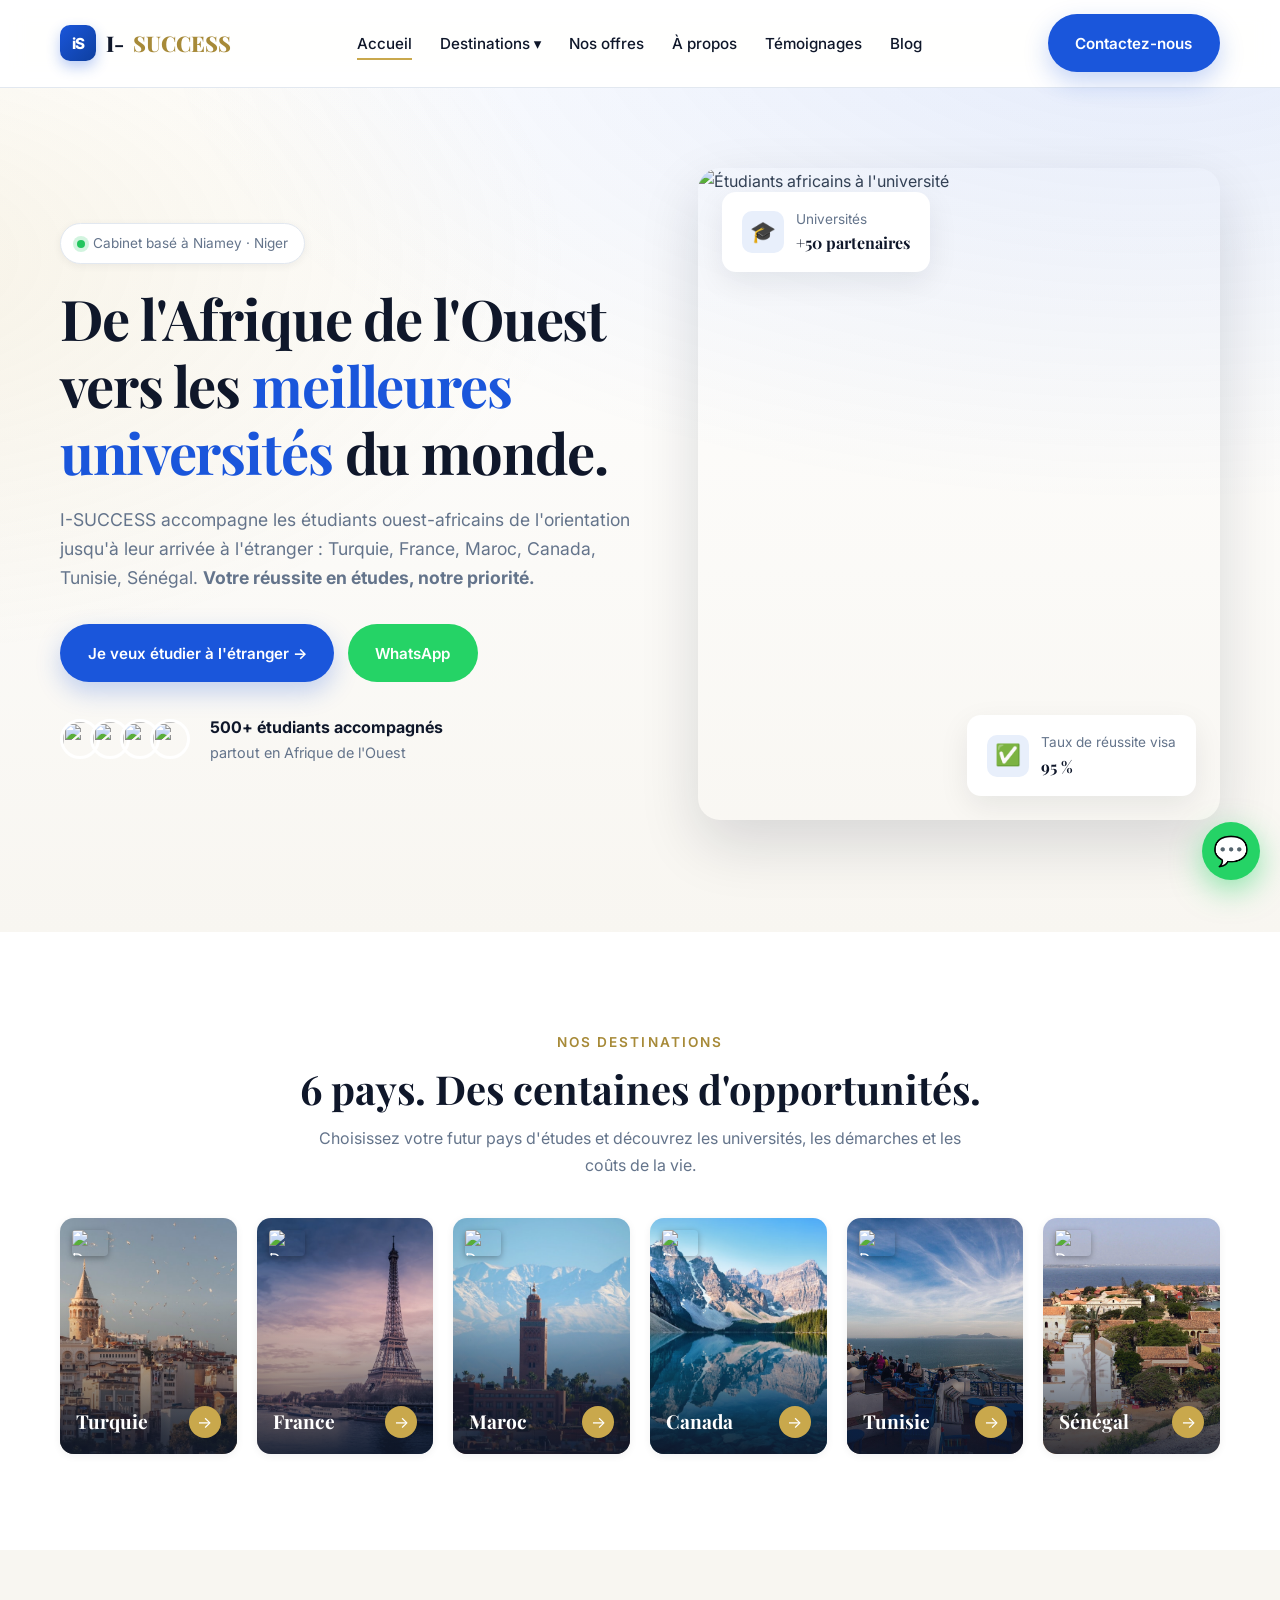
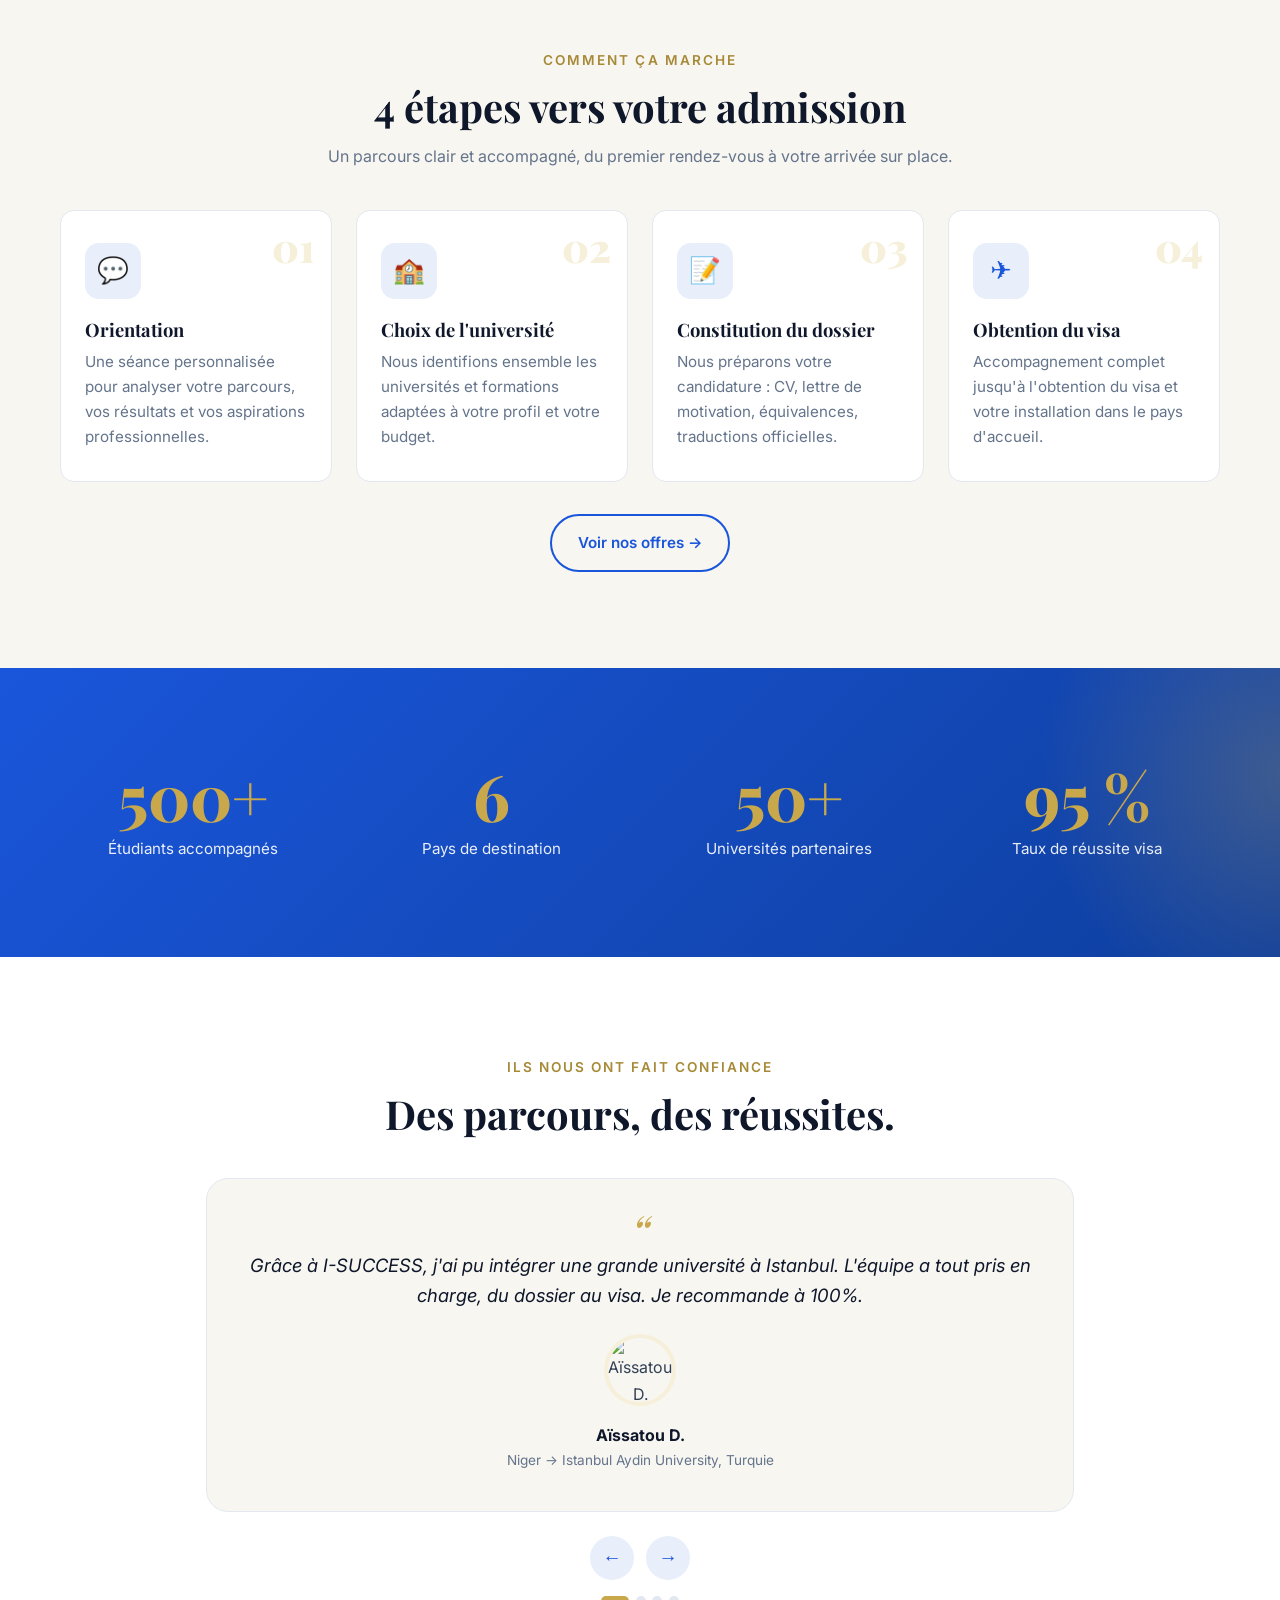
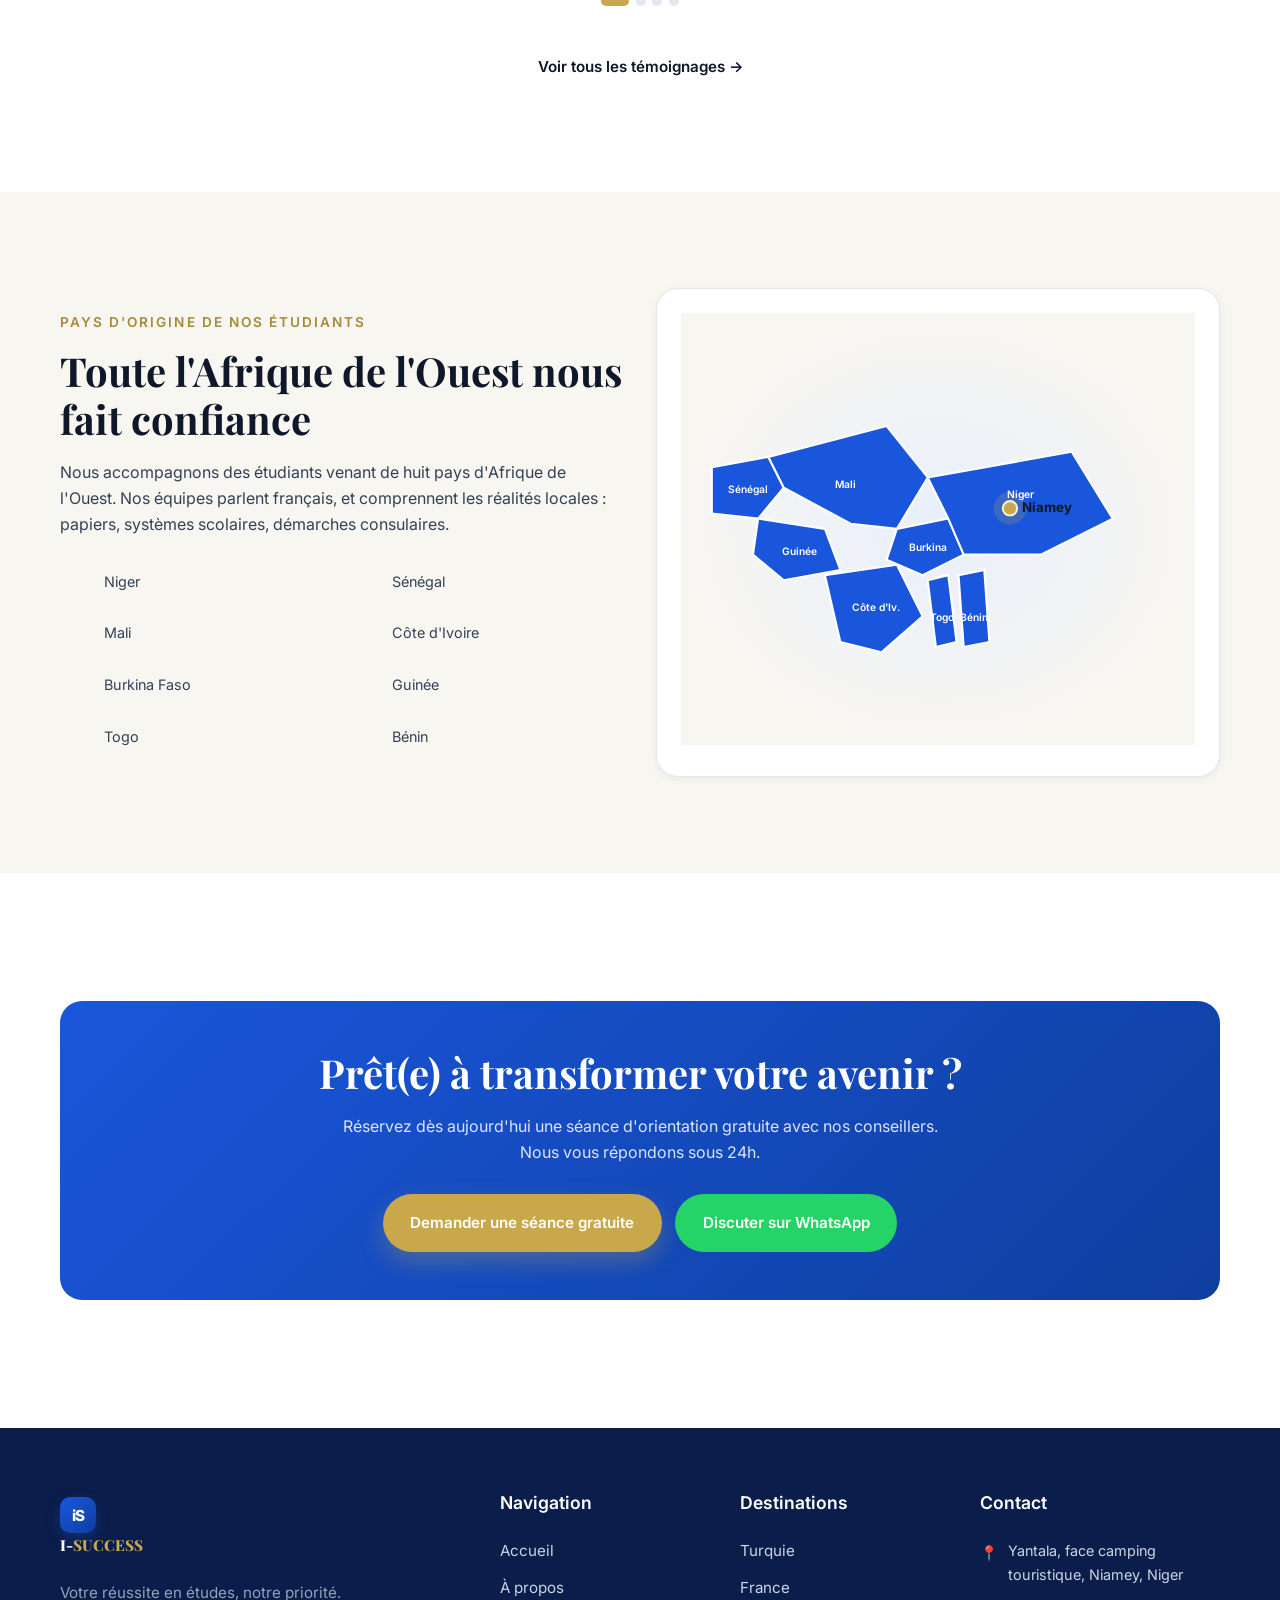
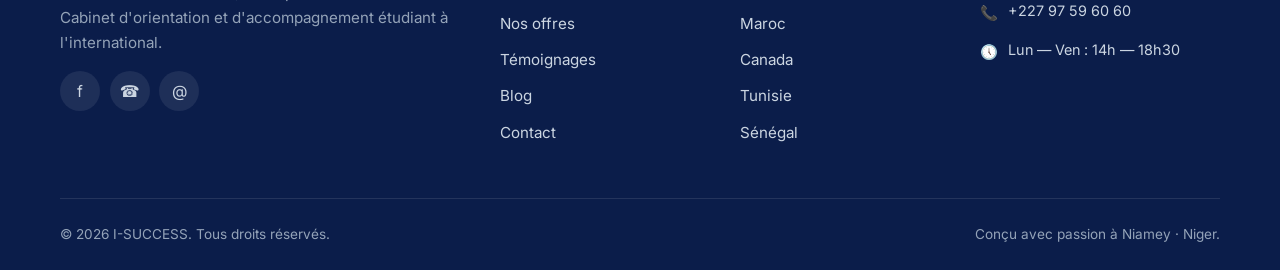
==== commit 8a3d7069: "Fix: images destinations cassees (Maroc, Tunisie, Senegal) -> images locales Les 3 photos Unsplash e" ====
--- a/index.html
+++ b/index.html
@@ -136,37 +136,37 @@
     </div>
     <div class="dest-grid reveal">
       <a href="destinations/turquie.html" class="dest-card">
-        <img src="https://images.unsplash.com/photo-1524231757912-21f4fe3a7200?w=600&q=80" alt="Turquie" loading="lazy">
+        <img src="assets/img/dest/turquie.jpg" alt="Turquie" loading="lazy">
         <img class="flag" src="https://flagcdn.com/w80/tr.png" alt="Drapeau Turquie">
         <div class="dest-name">Turquie</div>
         <div class="dest-arrow">&rarr;</div>
       </a>
       <a href="destinations/france.html" class="dest-card">
-        <img src="https://images.unsplash.com/photo-1502602898657-3e91760cbb34?w=600&q=80" alt="France" loading="lazy">
+        <img src="assets/img/dest/france.jpg" alt="France" loading="lazy">
         <img class="flag" src="https://flagcdn.com/w80/fr.png" alt="Drapeau France">
         <div class="dest-name">France</div>
         <div class="dest-arrow">&rarr;</div>
       </a>
       <a href="destinations/maroc.html" class="dest-card">
-        <img src="https://images.unsplash.com/photo-1539020140153-e479b8c64e1c?w=600&q=80" alt="Maroc" loading="lazy">
+        <img src="assets/img/dest/maroc.jpg" alt="Maroc" loading="lazy">
         <img class="flag" src="https://flagcdn.com/w80/ma.png" alt="Drapeau Maroc">
         <div class="dest-name">Maroc</div>
         <div class="dest-arrow">&rarr;</div>
       </a>
       <a href="destinations/canada.html" class="dest-card">
-        <img src="https://images.unsplash.com/photo-1503614472-8c93d56e92ce?w=600&q=80" alt="Canada" loading="lazy">
+        <img src="assets/img/dest/canada.jpg" alt="Canada" loading="lazy">
         <img class="flag" src="https://flagcdn.com/w80/ca.png" alt="Drapeau Canada">
         <div class="dest-name">Canada</div>
         <div class="dest-arrow">&rarr;</div>
       </a>
       <a href="destinations/tunisie.html" class="dest-card">
-        <img src="https://images.unsplash.com/photo-1605826832916-d0ea9a17ee0c?w=600&q=80" alt="Tunisie" loading="lazy">
+        <img src="assets/img/dest/tunisie.jpg" alt="Tunisie" loading="lazy">
         <img class="flag" src="https://flagcdn.com/w80/tn.png" alt="Drapeau Tunisie">
         <div class="dest-name">Tunisie</div>
         <div class="dest-arrow">&rarr;</div>
       </a>
       <a href="destinations/senegal.html" class="dest-card">
-        <img src="https://images.unsplash.com/photo-1571406384350-ad8a08ae3aaa?w=600&q=80" alt="Sénégal" loading="lazy">
+        <img src="assets/img/dest/senegal.jpg" alt="Sénégal" loading="lazy">
         <img class="flag" src="https://flagcdn.com/w80/sn.png" alt="Drapeau Sénégal">
         <div class="dest-name">Sénégal</div>
         <div class="dest-arrow">&rarr;</div>
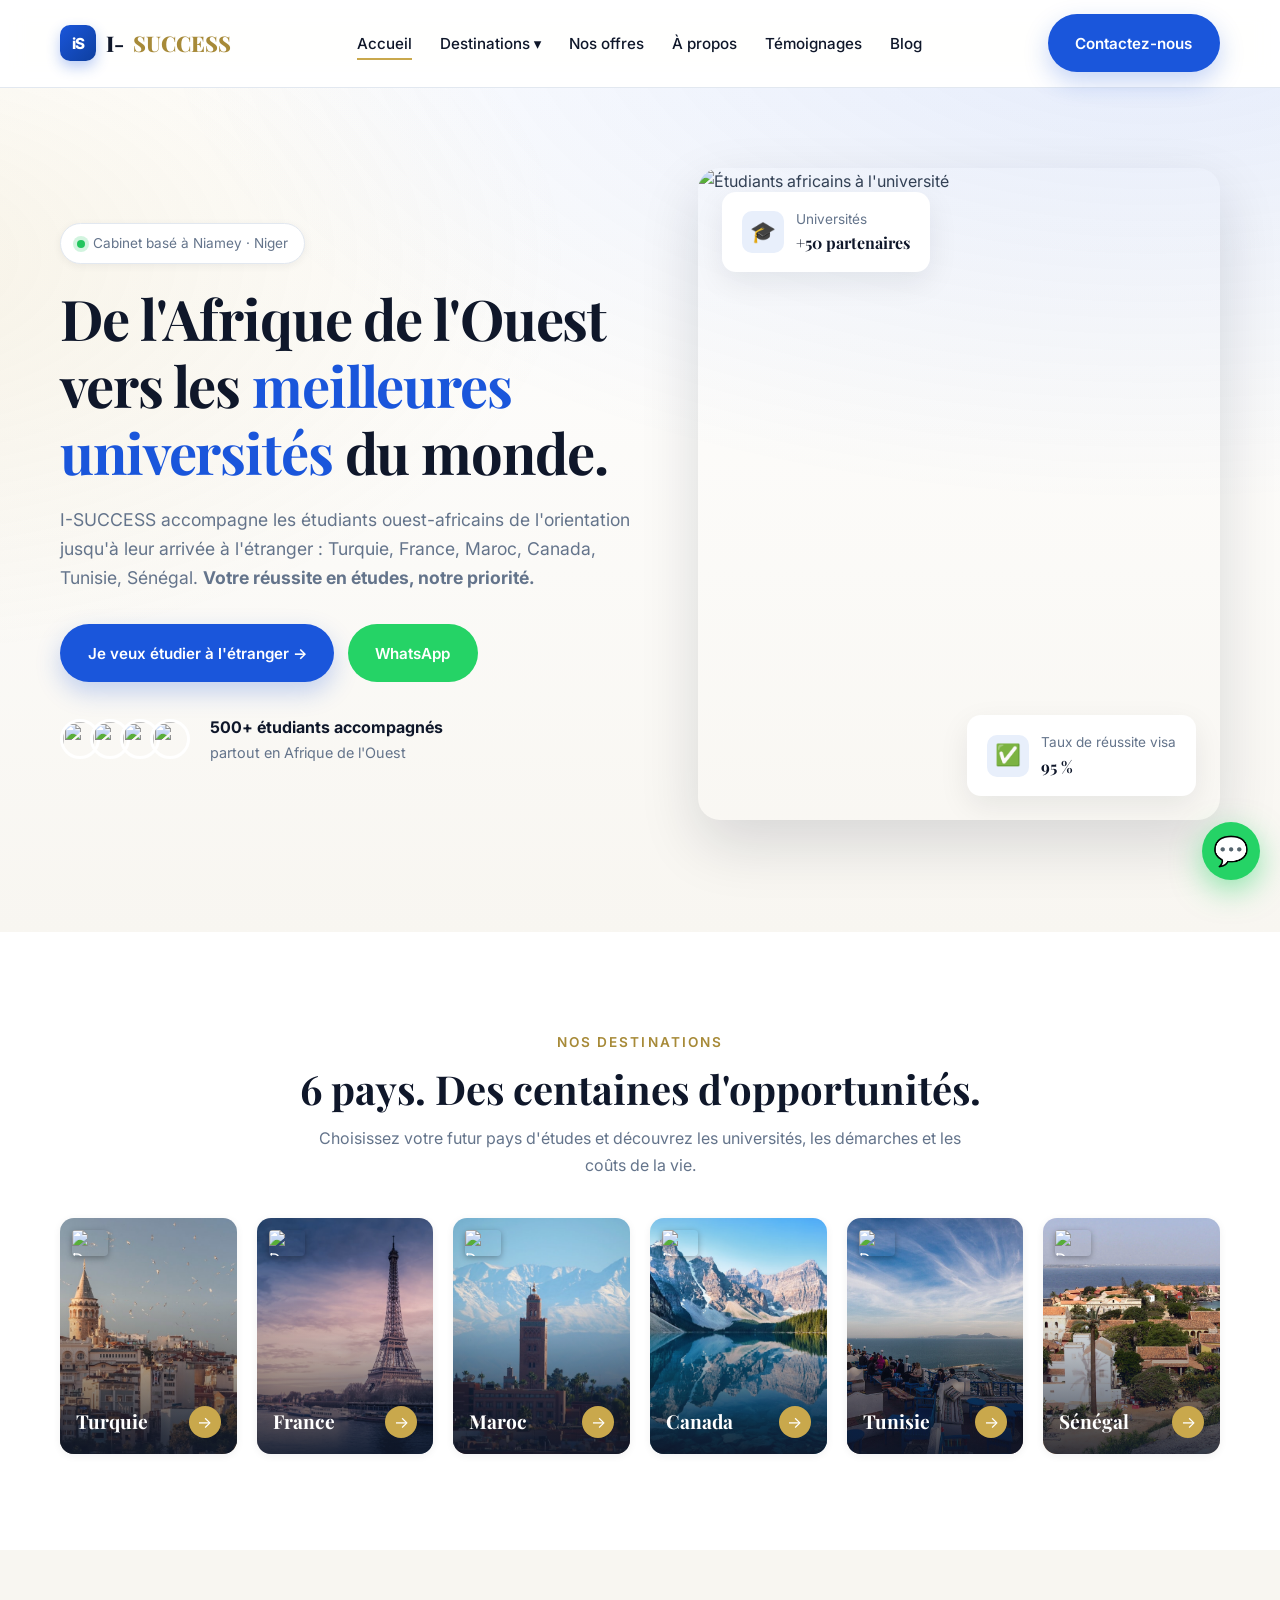
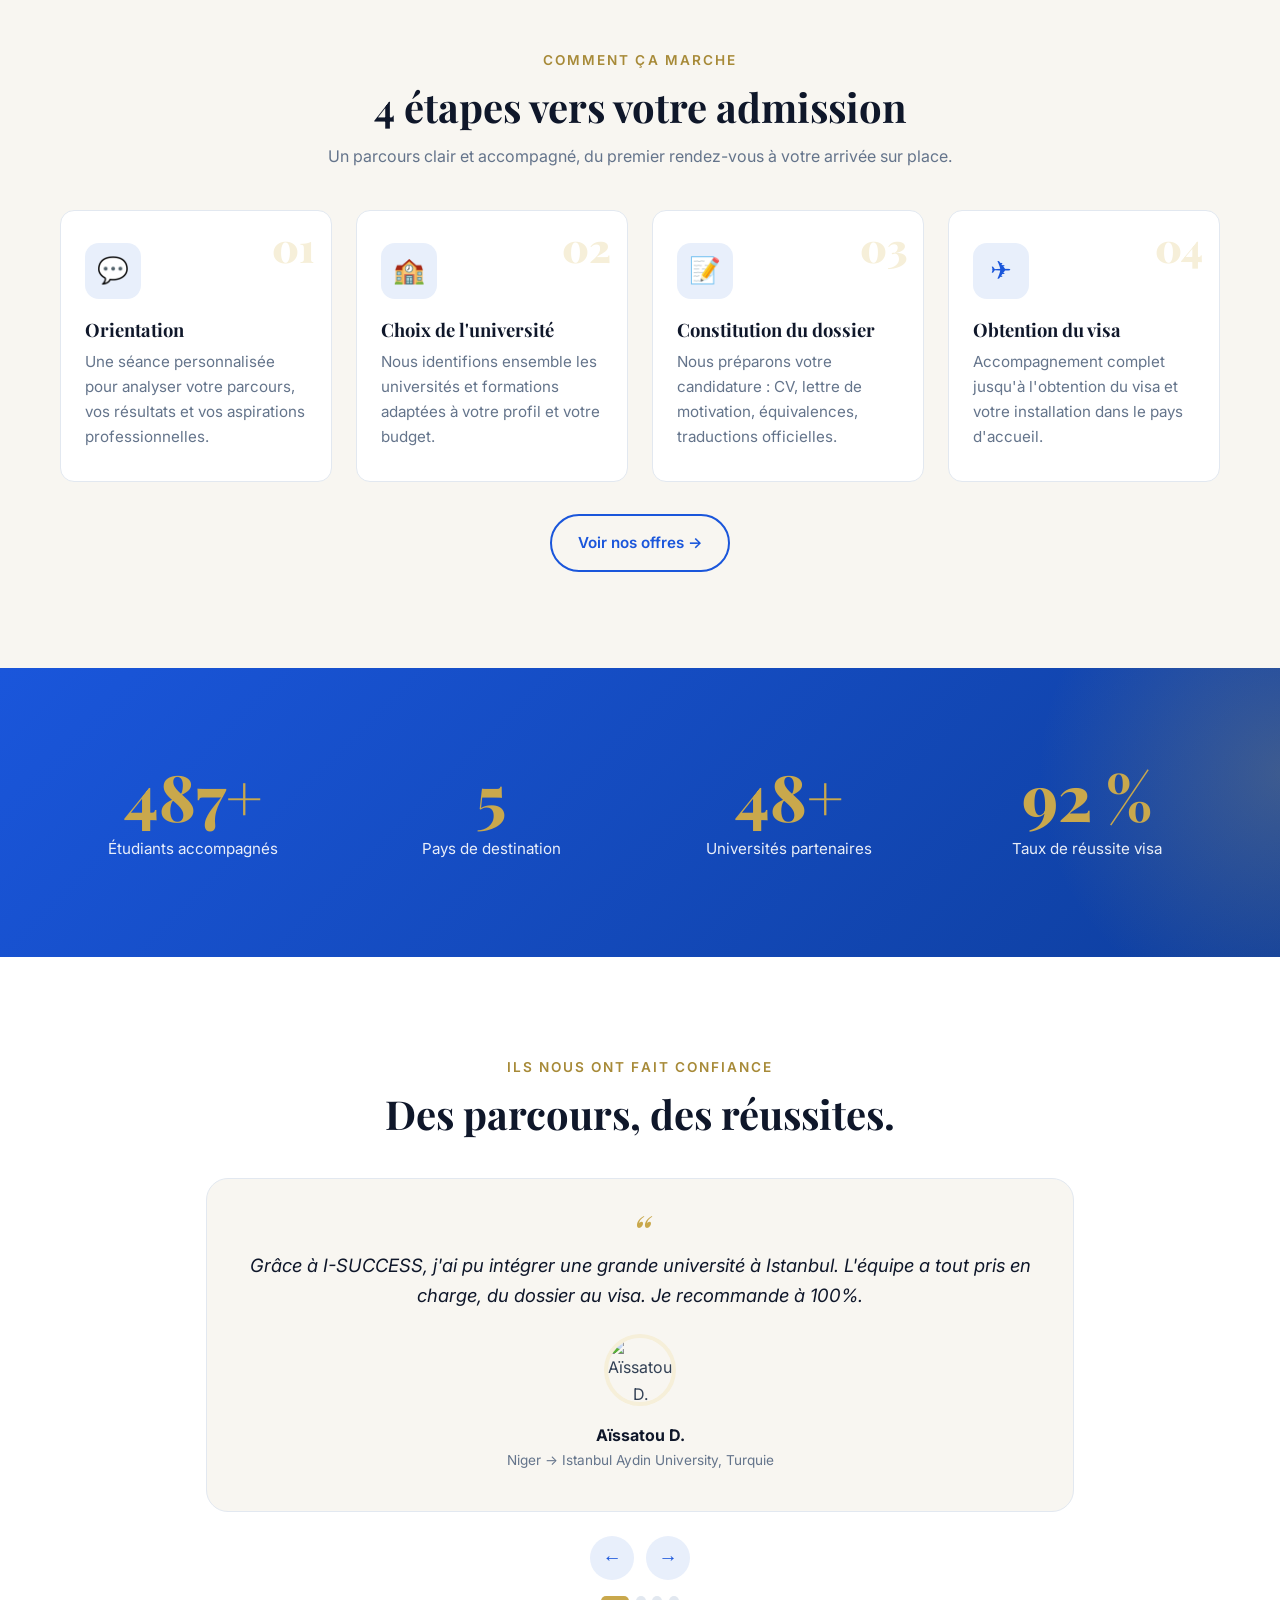
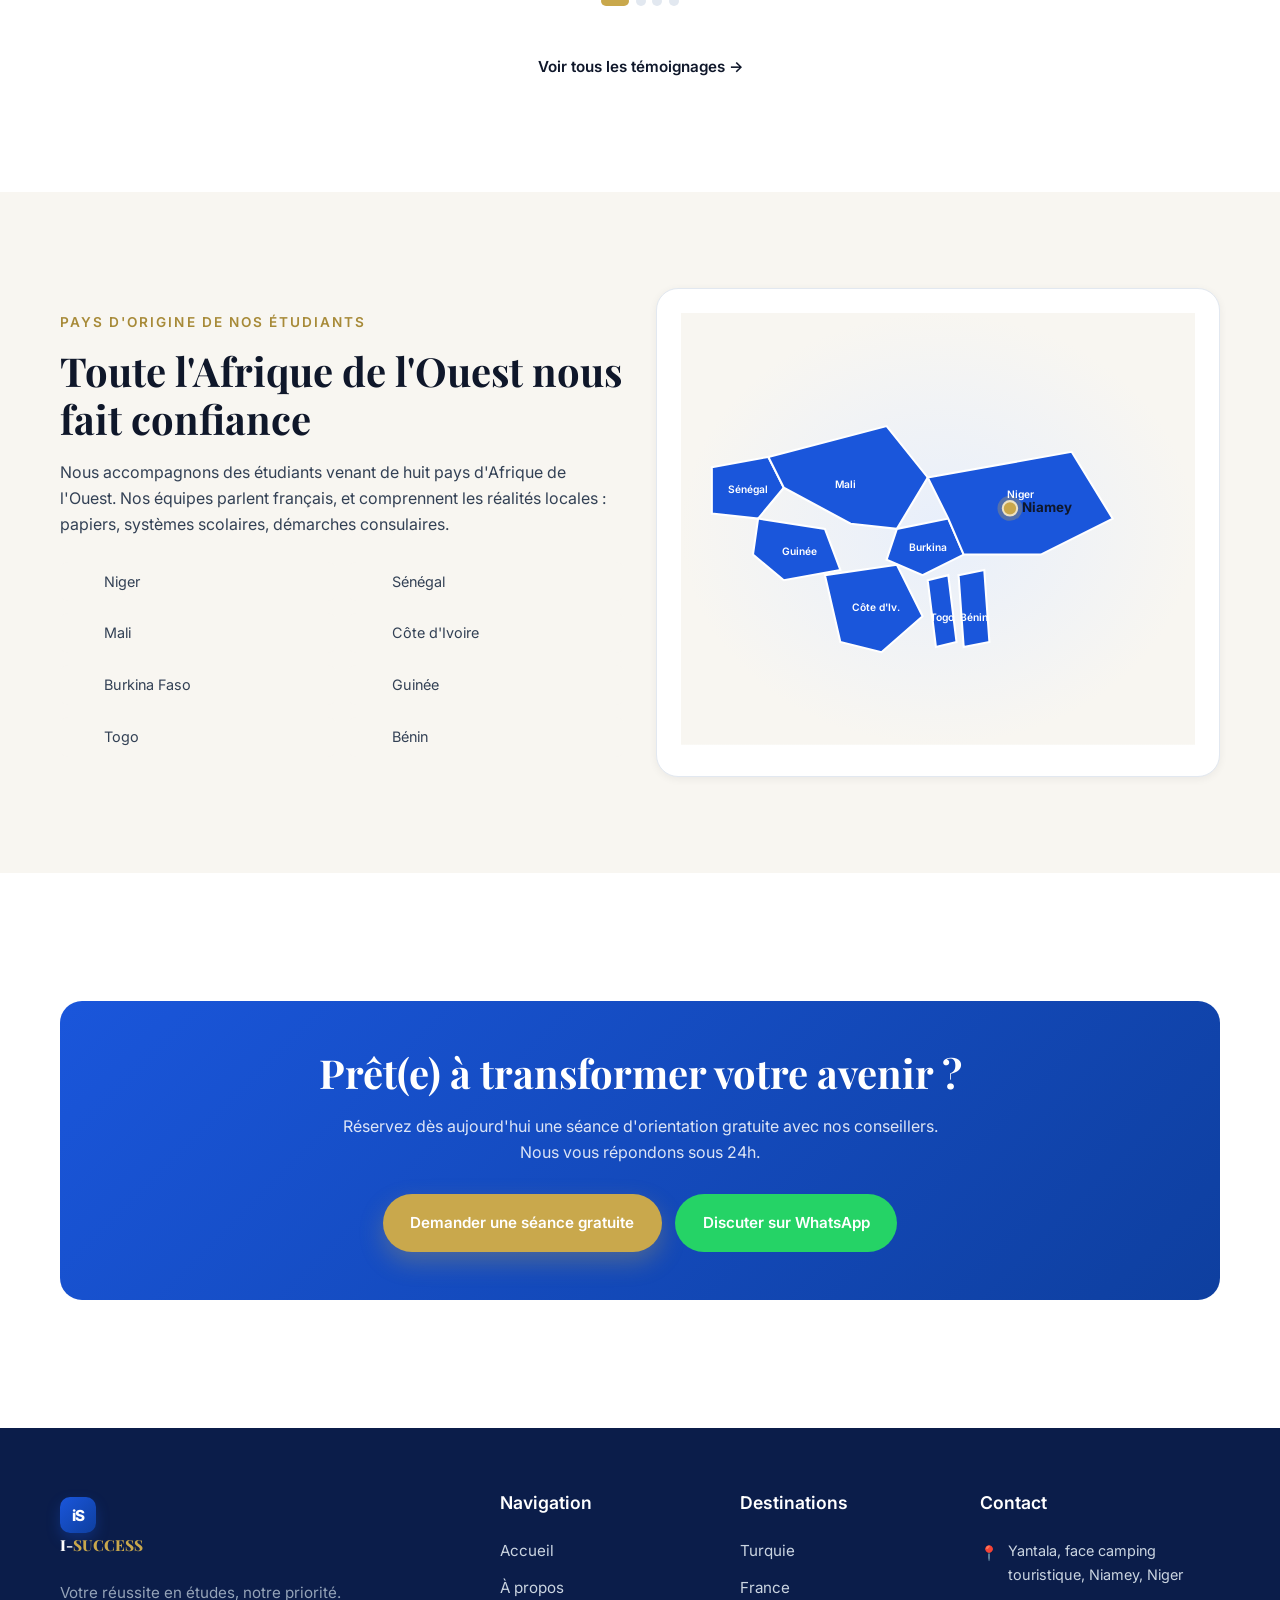
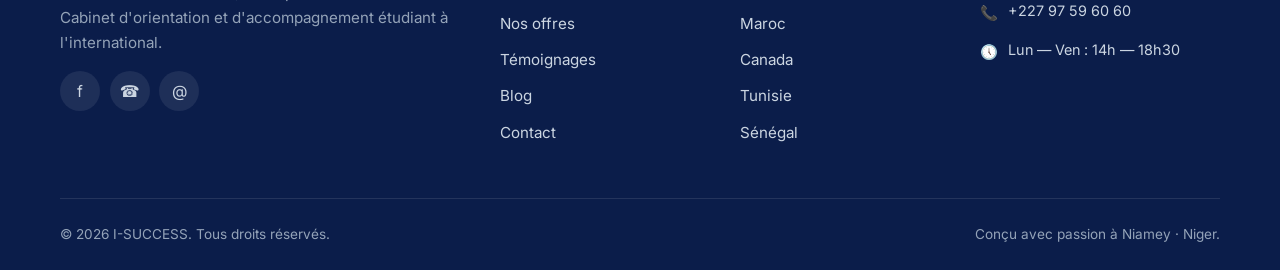
==== commit 55b1fdc6: "Lien Facebook reel (facebook.com/illimisuccess) sur toutes les pages Co-Authored-By: Claude Opus 4.7" ====
--- a/index.html
+++ b/index.html
@@ -392,7 +392,7 @@
         <p>Votre réussite en études, notre priorité.<br>
           Cabinet d'orientation et d'accompagnement étudiant à l'international.</p>
         <div class="socials">
-          <a href="https://facebook.com/I-Success" target="_blank" aria-label="Facebook">f</a>
+          <a href="https://www.facebook.com/illimisuccess" target="_blank" aria-label="Facebook">f</a>
           <a href="https://wa.me/22797596060" target="_blank" aria-label="WhatsApp">&#9742;</a>
           <a href="mailto:contact@i-success.ne" aria-label="Email">@</a>
         </div>
